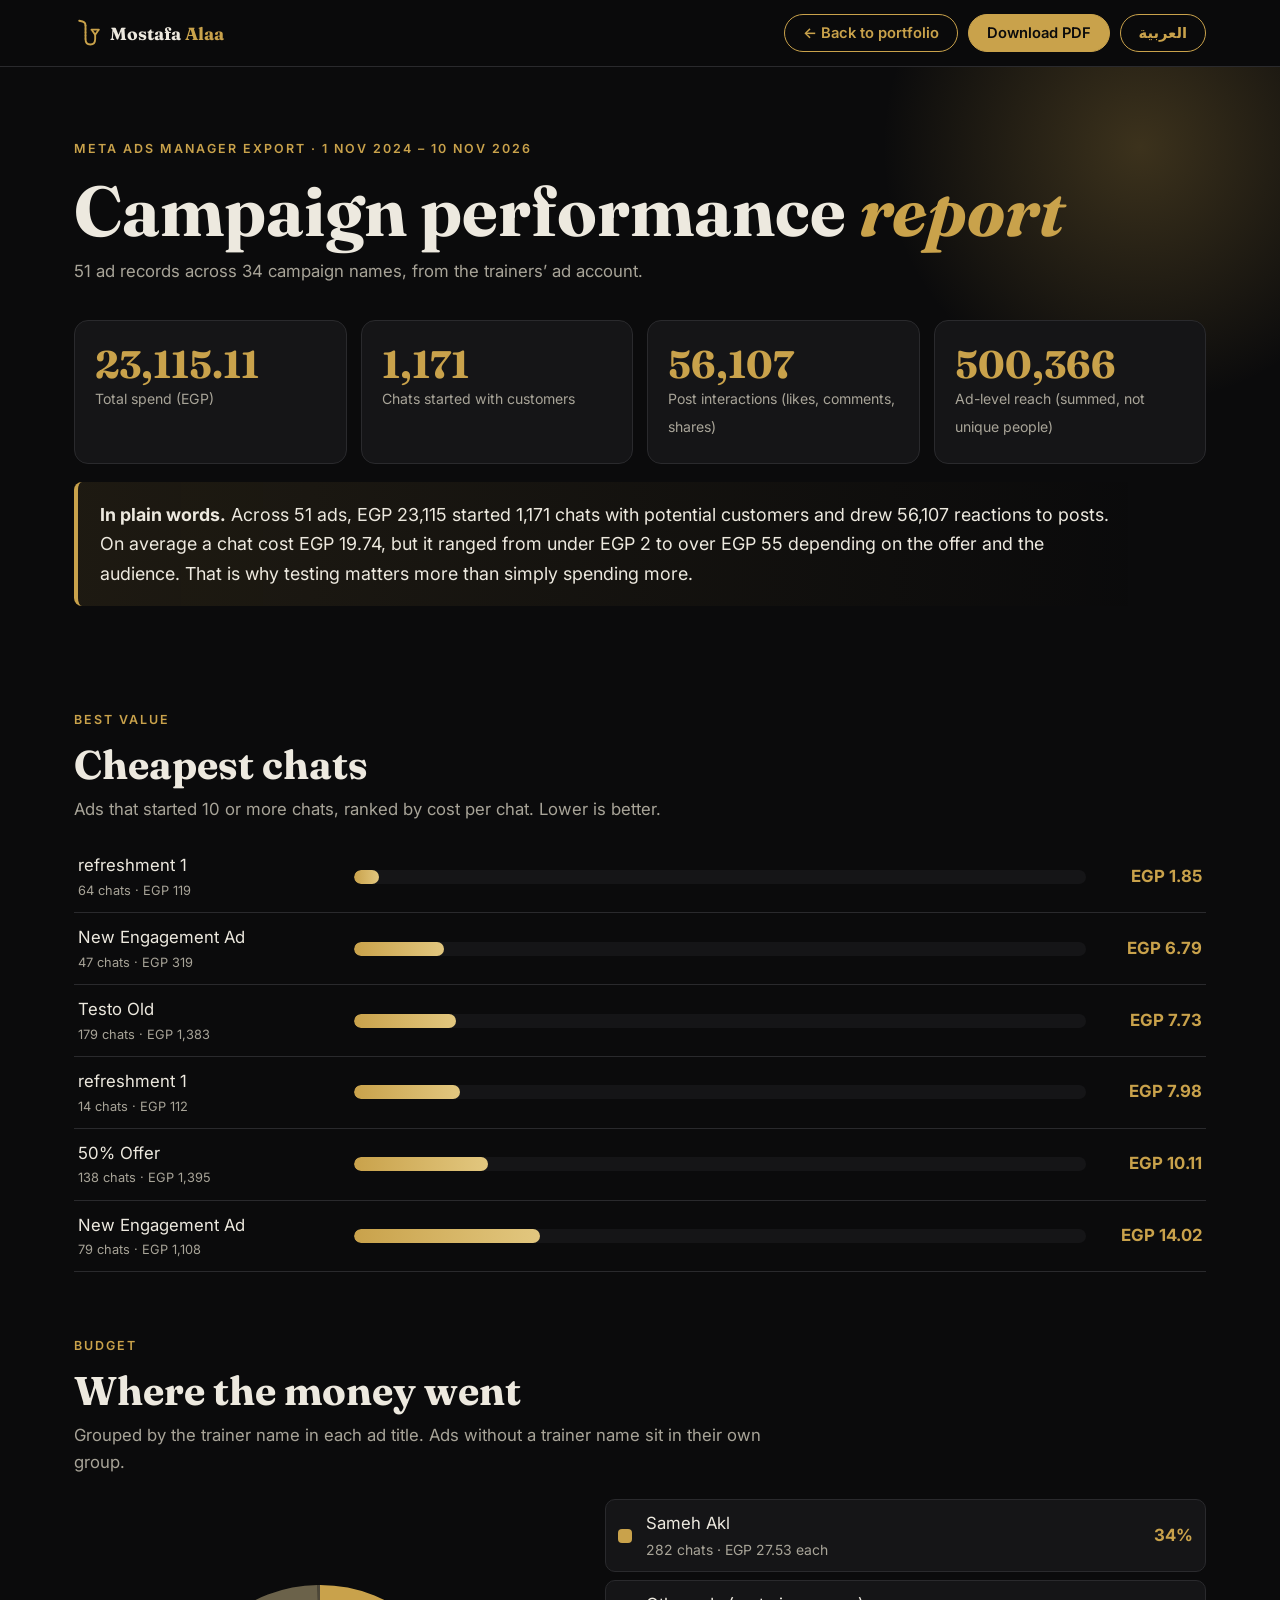
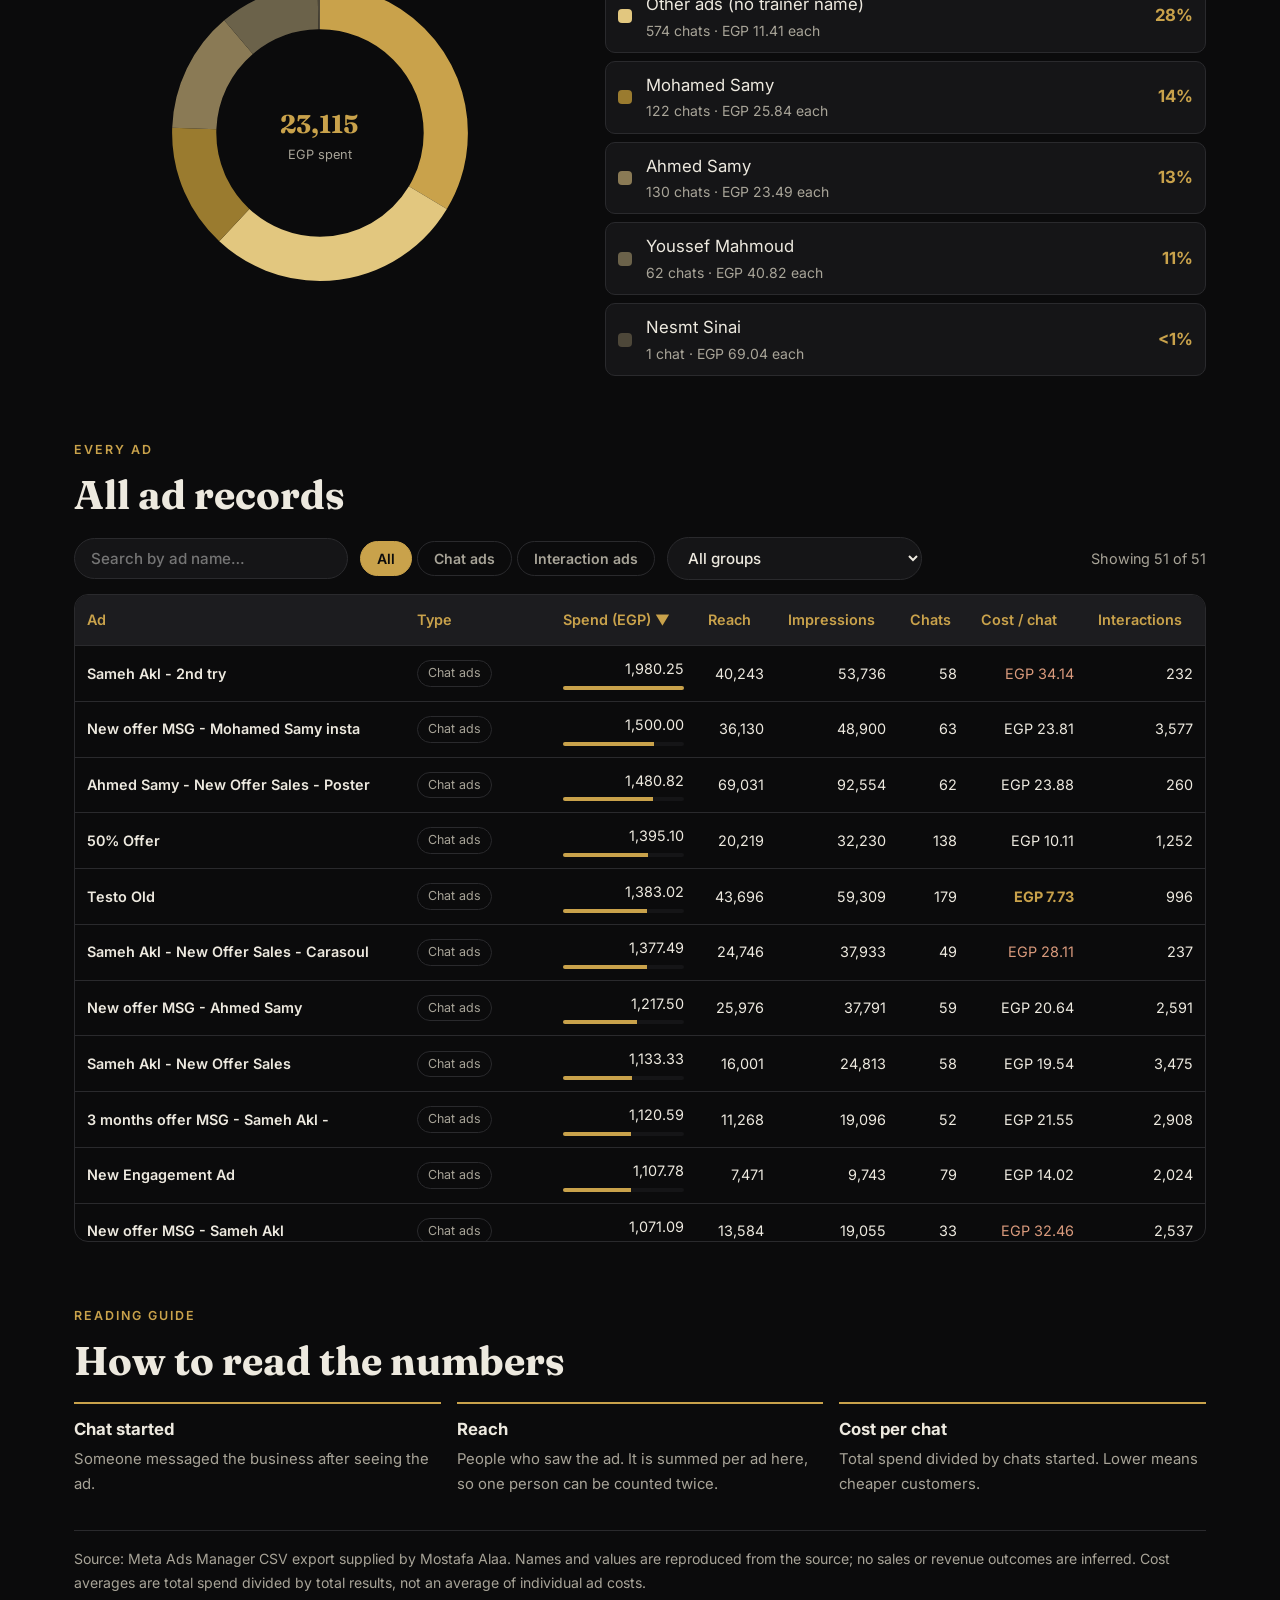
==== campaign_report.html @ f5d93254 "Add files via upload" ====
<!DOCTYPE html><html lang="en"><head><meta charset="utf-8"><meta name="viewport" content="width=device-width, initial-scale=1">
<title>Campaign Performance Report — Mostafa Alaa</title>
<link href="https://fonts.googleapis.com/css2?family=Amiri:wght@400;700&family=Cairo:wght@400;600;700&family=Fraunces:opsz,wght@9..144,500;9..144,700&family=Inter:wght@400;500;600&display=swap" rel="stylesheet">
<style>
:root{--bg:#0B0B0C;--surface:#151517;--line:#2a2a2d;--text:#EDE9DF;--muted:#A8A498;--gold:#C9A24B;--gold2:#E2C77F;--r:14px;--fh:'Fraunces',Georgia,serif;--fb:'Inter',system-ui,'Segoe UI',Arial,sans-serif}
html[lang=ar]{--fh:'Amiri','Noto Naskh Arabic',Georgia,serif;--fb:'Cairo','Segoe UI',Tahoma,sans-serif}
*{box-sizing:border-box}html{scroll-behavior:smooth;scrollbar-color:var(--gold) var(--surface)}
body{margin:0;background:var(--bg);color:var(--text);font:400 1.05rem/1.65 var(--fb)}html[lang=ar] body{line-height:1.9}html[lang=ar] *{letter-spacing:0!important;text-transform:none!important}
a{color:var(--gold)}:focus-visible{outline:3px solid var(--gold2);outline-offset:3px;border-radius:6px}
.wrap{max-width:1180px;margin:0 auto;padding:0 24px}
#pg{position:fixed;top:0;left:0;height:3px;width:0;background:linear-gradient(90deg,var(--gold),var(--gold2));z-index:60}
header{position:sticky;top:0;z-index:50;background:rgba(11,11,12,.88);backdrop-filter:blur(10px);border-bottom:1px solid var(--line)}
header .wrap{display:flex;align-items:center;justify-content:space-between;gap:14px;height:66px}
.logo{display:inline-flex;align-items:center;gap:10px;text-decoration:none;color:var(--text);font:700 1.1rem var(--fh)}.logo b{color:var(--gold)}svg.sax{width:26px;height:30px;color:var(--gold)}
.acts{display:flex;gap:10px;align-items:center;flex-wrap:wrap}
.btn{display:inline-block;padding:9px 18px;border-radius:99px;border:1.5px solid var(--gold);color:var(--gold);background:transparent;font:600 .92rem var(--fb);cursor:pointer;text-decoration:none;transition:.25s}.btn:hover{background:rgba(201,162,75,.14)}.btn.pri{background:var(--gold);color:#0B0B0C}.btn.pri:hover{background:var(--gold2)}
.hero{position:relative;overflow:hidden;padding:72px 0 30px}.glow{position:absolute;width:560px;height:560px;right:-140px;top:-200px;background:radial-gradient(circle,rgba(201,162,75,.26),transparent 65%);animation:drift 12s ease-in-out infinite alternate}
@keyframes drift{to{transform:translate(-60px,50px) scale(1.12)}}
.eyebrow{color:var(--gold);letter-spacing:.16em;text-transform:uppercase;font-size:.78rem;font-weight:600;margin:0 0 12px}
h1,h2{font-family:var(--fh);line-height:1.12;margin:0}h1{font-size:clamp(2.4rem,6vw,4.4rem)}h1 em{color:var(--gold);font-style:italic}h2{font-size:clamp(1.7rem,3.6vw,2.5rem);margin-bottom:6px}html[lang=ar] h1,html[lang=ar] h2{line-height:1.35}
.sub{color:var(--muted);max-width:44em;margin:8px 0 0}
.up{opacity:0;transform:translateY(22px);animation:up .8s cubic-bezier(.2,.7,.2,1) forwards}@keyframes up{to{opacity:1;transform:none}}
.kpis{display:grid;grid-template-columns:repeat(4,1fr);gap:14px;margin:34px 0 18px}
.kpi{border:1px solid var(--line);border-radius:var(--r);background:var(--surface);padding:22px 20px;transition:.3s}.kpi:hover{border-color:var(--gold);transform:translateY(-4px)}
.kpi b{display:block;font:700 clamp(1.7rem,3vw,2.5rem)/1.1 var(--fh);color:var(--gold)}.kpi span{color:var(--muted);font-size:.88rem}
.plain{border-inline-start:4px solid var(--gold);background:linear-gradient(90deg,rgba(201,162,75,.10),transparent);border-radius:8px;padding:18px 22px;font-size:1.12rem;max-width:60em}
section.s{padding:56px 0 8px}
.rv{opacity:0;transform:translateY(26px);transition:opacity .7s ease,transform .7s ease}.rv.in{opacity:1;transform:none}
.bars{margin-top:18px}.bar{display:grid;grid-template-columns:minmax(150px,260px) 1fr 100px;gap:16px;align-items:center;padding:11px 4px;border-bottom:1px solid var(--line)}
.bar small{display:block;color:var(--muted);font-size:.8rem}.track{height:14px;background:var(--surface);border-radius:99px;overflow:hidden}.fill{display:block;height:100%;width:0;background:linear-gradient(90deg,var(--gold),var(--gold2));border-radius:99px;transition:width 1.2s cubic-bezier(.2,.7,.2,1)}.bar .v{text-align:end;font-weight:700;color:var(--gold)}
.split{display:grid;grid-template-columns:.9fr 1.1fr;gap:40px;align-items:center;margin-top:22px}
.donut{position:relative;max-width:340px;margin:auto;width:100%}.donut svg{width:100%;transform:rotate(-90deg)}.donut circle{fill:none;stroke-width:26;transition:stroke-dasharray 1.4s cubic-bezier(.2,.7,.2,1)}
.dc{position:absolute;inset:0;display:grid;place-items:center;text-align:center}.dc b{font:700 1.6rem var(--fh);color:var(--gold);display:block}.dc span{color:var(--muted);font-size:.8rem}
.leg{display:grid;gap:8px}.lg{display:grid;grid-template-columns:16px 1fr auto;gap:12px;align-items:center;padding:10px 12px;border:1px solid var(--line);border-radius:10px;background:var(--surface);transition:.25s}.lg:hover{border-color:var(--gold)}.lg i{width:14px;height:14px;border-radius:4px}.lg small{display:block;color:var(--muted)}.lg b{color:var(--gold);white-space:nowrap}
.tools{display:flex;gap:12px;flex-wrap:wrap;align-items:center;margin:20px 0 14px}
.tools input,.tools select{background:var(--surface);color:var(--text);border:1px solid var(--line);border-radius:99px;padding:10px 16px;font:500 .95rem var(--fb);min-width:220px}.tools input:focus,.tools select:focus{border-color:var(--gold);outline:none}
.chip{background:none;border:1px solid var(--line);color:var(--muted);border-radius:99px;padding:8px 16px;font:600 .88rem var(--fb);cursor:pointer;transition:.2s}.chip[aria-pressed=true]{background:var(--gold);color:#0B0B0C;border-color:var(--gold)}.chip:hover{border-color:var(--gold)}
.cnt{color:var(--muted);font-size:.9rem;margin-inline-start:auto}
.tw{max-height:72vh;overflow:auto;border:1px solid var(--line);border-radius:var(--r);scrollbar-color:var(--gold) var(--surface)}
table{width:100%;border-collapse:collapse;font-size:.9rem;min-width:860px}th{position:sticky;top:0;background:#1c1c1f;text-align:start;padding:13px 12px;font-weight:600;color:var(--gold);cursor:pointer;white-space:nowrap;user-select:none;border-bottom:1px solid var(--line)}th:hover{color:var(--gold2)}th[aria-sort=ascending]::after{content:" ▲"}th[aria-sort=descending]::after{content:" ▼"}
td{padding:11px 12px;border-bottom:1px solid var(--line)}td.n{font-weight:600;max-width:300px}td.r{text-align:end;white-space:nowrap}tr.row{animation:rowin .5s ease both;animation-delay:calc(var(--i)*18ms)}tr.row:hover td{background:rgba(201,162,75,.07)}@keyframes rowin{from{opacity:0;transform:translateX(-14px)}to{opacity:1;transform:none}}
.tag{display:inline-block;border:1px solid var(--line);border-radius:99px;padding:2px 10px;font-size:.78rem;color:var(--muted)}.good{color:var(--gold);font-weight:700}.mid{color:var(--text)}.high{color:#d99a7c}
.mb{display:block;height:4px;background:var(--surface);border-radius:9px;margin-top:5px;overflow:hidden}.mb i{display:block;height:100%;background:var(--gold)}
.gl{display:grid;grid-template-columns:repeat(3,1fr);gap:16px;margin-top:18px}.gl div{border-top:2px solid var(--gold);padding-top:12px}.gl b{display:block;margin-bottom:4px}.gl p{margin:0;color:var(--muted);font-size:.93rem}
.note{color:var(--muted);font-size:.88rem;border-top:1px solid var(--line);margin-top:34px;padding:16px 0 50px}
@media(max-width:860px){.kpis{grid-template-columns:1fr 1fr}.split,.gl{grid-template-columns:1fr}.bar{grid-template-columns:1fr 84px}.bar .track{grid-column:1/-1;order:3}.hero{padding-top:44px}.cnt{margin-inline-start:0;width:100%}}
@media (prefers-reduced-motion:reduce){*{animation:none!important;transition:none!important}.up,.rv{opacity:1!important;transform:none!important}html{scroll-behavior:auto}}
#spot{position:fixed;inset:0;z-index:90;pointer-events:none;background:radial-gradient(520px circle at var(--sx,50%) var(--sy,35%),rgba(201,162,75,.2),transparent 62%);mix-blend-mode:screen;opacity:0;transition:opacity .7s}#spot.on{opacity:1}@media (hover:none),(prefers-reduced-motion:reduce){#spot{display:none}}
</style></head><body><div id="pg"></div><div id="spot" aria-hidden="true"></div>
<header><div class="wrap"><a class="logo" href="index.html"><svg class="sax" viewBox="0 0 140 160" aria-hidden="true"><g fill="none" stroke="currentColor" stroke-width="10" stroke-linecap="round" stroke-linejoin="round"><path d="M28 14 L46 18 Q62 22 62 40"/><path d="M62 40 L62 112 Q62 142 88 142 Q114 142 114 112 L114 88"/><path d="M98 66 L114 90 L130 66"/><path d="M94 62 L134 62"/></g><g fill="currentColor"><circle cx="62" cy="58" r="4.5"/><circle cx="62" cy="76" r="4.5"/><circle cx="62" cy="94" r="4.5"/><circle cx="62" cy="112" r="4.5"/></g></svg><span>Mostafa <b>Alaa</b></span></a><div class="acts"><a class="btn" href="index.html" data-k="back">← Back to portfolio</a><button class="btn pri" id="dl" type="button" data-k="dl">Download PDF</button><button class="btn" id="lt" type="button" lang="ar">العربية</button></div></div></header>
<main>
<section class="hero"><div class="glow" aria-hidden="true"></div><div class="wrap">
<p class="eyebrow up" data-k="eyebrow" style="animation-delay:.05s">Meta Ads Manager export · 1 Nov 2024 – 10 Nov 2026</p>
<h1 class="up" data-k="h1" style="animation-delay:.15s">Campaign performance <em>report</em></h1>
<p class="sub up" data-k="sub" style="animation-delay:.25s">51 ad records across 34 campaign names, from the trainers’ ad account.</p>
<div class="kpis up" style="animation-delay:.35s"><div class="kpi"><b id="k1">0</b><span data-k="k1">Total spend (EGP)</span></div><div class="kpi"><b id="k2">0</b><span data-k="k2">Chats started with customers</span></div><div class="kpi"><b id="k3">0</b><span data-k="k3">Post interactions (likes, comments, shares)</span></div><div class="kpi"><b id="k4">0</b><span data-k="k4">Ad-level reach (summed, not unique people)</span></div></div>
<p class="plain up" id="plain" style="animation-delay:.45s"></p></div></section>

<section class="s"><div class="wrap rv"><p class="eyebrow" data-k="e1">Best value</p><h2 data-k="h2a">Cheapest chats</h2><p class="sub" data-k="s1">Ads that started 10 or more chats, ranked by cost per chat. Lower is better.</p><div class="bars" id="bars"></div></div></section>

<section class="s"><div class="wrap rv"><p class="eyebrow" data-k="e2">Budget</p><h2 data-k="h2b">Where the money went</h2><p class="sub" data-k="s2">Grouped by the trainer name in each ad title. Ads without a trainer name sit in their own group.</p>
<div class="split"><div class="donut"><svg viewBox="0 0 200 200" id="donut"></svg><div class="dc"><div><b id="dtot">0</b><span data-k="dsp">EGP spent</span></div></div></div><div class="leg" id="leg"></div></div></div></section>

<section class="s"><div class="wrap rv"><p class="eyebrow" data-k="e3">Every ad</p><h2 data-k="h2c">All ad records</h2>
<div class="tools"><input id="q" type="search" data-k="ph" placeholder="Search by ad name…" aria-label="Search"><div id="chips" role="group"></div><select id="gsel" aria-label="Group"></select><span class="cnt" id="cnt"></span></div>
<div class="tw"><table><thead><tr id="th"></tr></thead><tbody id="tb"></tbody></table></div></div></section>

<section class="s"><div class="wrap rv"><p class="eyebrow" data-k="e4">Reading guide</p><h2 data-k="h2d">How to read the numbers</h2><div class="gl"><div><b data-k="g1t"></b><p data-k="g1"></p></div><div><b data-k="g2t"></b><p data-k="g2"></p></div><div><b data-k="g3t"></b><p data-k="g3"></p></div></div>
<p class="note" data-k="note"></p></div></section></main>
<script>
const DATA=[{"ad": "Ahmed Samy - New Offer Sales - Poster", "g": "Ahmed Samy", "t": "chat", "spend": 1480.82, "reach": 69031, "imp": 92554, "conv": 62, "eng": 260}, {"ad": "Testo Old", "g": "Other", "t": "chat", "spend": 1383.02, "reach": 43696, "imp": 59309, "conv": 179, "eng": 996}, {"ad": "Sameh Akl - 2nd try", "g": "Sameh Akl", "t": "chat", "spend": 1980.25, "reach": 40243, "imp": 53736, "conv": 58, "eng": 232}, {"ad": "New offer MSG - Mohamed Samy insta", "g": "Mohamed Samy", "t": "chat", "spend": 1500.0, "reach": 36130, "imp": 48900, "conv": 63, "eng": 3577}, {"ad": "Sameh Akl - New Offer Sales - Carasoul", "g": "Sameh Akl", "t": "chat", "spend": 1377.49, "reach": 24746, "imp": 37933, "conv": 49, "eng": 237}, {"ad": "New offer MSG - Ahmed Samy", "g": "Ahmed Samy", "t": "chat", "spend": 1217.5, "reach": 25976, "imp": 37791, "conv": 59, "eng": 2591}, {"ad": "50% Offer", "g": "Other", "t": "chat", "spend": 1395.1, "reach": 20219, "imp": 32230, "conv": 138, "eng": 1252}, {"ad": "Sameh Akl - 2nd try - Lookalike", "g": "Sameh Akl", "t": "chat", "spend": 918.74, "reach": 18755, "imp": 28026, "conv": 24, "eng": 100}, {"ad": "Sameh Akl - New Offer Sales", "g": "Sameh Akl", "t": "chat", "spend": 1133.33, "reach": 16001, "imp": 24813, "conv": 58, "eng": 3475}, {"ad": "Ahmed Samy - New Offer Sales", "g": "Ahmed Samy", "t": "chat", "spend": 355.42, "reach": 19950, "imp": 23489, "conv": 9, "eng": 852}, {"ad": "Youssef Mahmoud 2nd try", "g": "Youssef Mahmoud", "t": "int", "spend": 246.6, "reach": 19606, "imp": 22498, "conv": 0, "eng": 7546}, {"ad": "Youssef Mahmoud 2nd try", "g": "Youssef Mahmoud", "t": "chat", "spend": 245.52, "reach": 19506, "imp": 21944, "conv": 1, "eng": 7052}, {"ad": "3 months offer MSG - Sameh Akl -", "g": "Sameh Akl", "t": "chat", "spend": 1120.59, "reach": 11268, "imp": 19096, "conv": 52, "eng": 2908}, {"ad": "New offer MSG - Sameh Akl", "g": "Sameh Akl", "t": "chat", "spend": 1071.09, "reach": 13584, "imp": 19055, "conv": 33, "eng": 2537}, {"ad": "refreshment 1", "g": "Other", "t": "chat", "spend": 118.61, "reach": 18430, "imp": 18430, "conv": 64, "eng": 4205}, {"ad": "50% Offer", "g": "Other", "t": "chat", "spend": 768.98, "reach": 10670, "imp": 17417, "conv": 19, "eng": 83}, {"ad": "New offer MSG - Mohamed Samy insta", "g": "Mohamed Samy", "t": "chat", "spend": 806.53, "reach": 7883, "imp": 12925, "conv": 44, "eng": 1942}, {"ad": "youssef's pixel offer - 3rd", "g": "Youssef Mahmoud", "t": "int", "spend": 360.85, "reach": 9846, "imp": 10293, "conv": 0, "eng": 3353}, {"ad": "refreshment 1", "g": "Other", "t": "chat", "spend": 196.84, "reach": 9542, "imp": 9987, "conv": 1, "eng": 240}, {"ad": "New Engagement Ad", "g": "Other", "t": "chat", "spend": 1107.78, "reach": 7471, "imp": 9743, "conv": 79, "eng": 2024}, {"ad": "New offer MSG - Mohamed Samy insta", "g": "Mohamed Samy", "t": "chat", "spend": 828.58, "reach": 5357, "imp": 8793, "conv": 15, "eng": 622}, {"ad": "Youssef Mahmoud - Ramadan - Face", "g": "Youssef Mahmoud", "t": "chat", "spend": 545.52, "reach": 5627, "imp": 8205, "conv": 31, "eng": 1877}, {"ad": "refreshment 1", "g": "Other", "t": "chat", "spend": 111.78, "reach": 5516, "imp": 5664, "conv": 14, "eng": 659}, {"ad": "Nesmt Sinai 1 - Weight loss", "g": "Nesmt Sinai", "t": "chat", "spend": 69.04, "reach": 4976, "imp": 5207, "conv": 1, "eng": 2108}, {"ad": "New Engagement Ad", "g": "Other", "t": "chat", "spend": 73.39, "reach": 2936, "imp": 4966, "conv": 1, "eng": 32}, {"ad": "New Engagement Ad", "g": "Other", "t": "chat", "spend": 81.25, "reach": 3136, "imp": 4694, "conv": 1, "eng": 36}, {"ad": "2nd eposide - Youssef Mahmoud", "g": "Youssef Mahmoud", "t": "int", "spend": 171.76, "reach": 4134, "imp": 4367, "conv": 0, "eng": 239}, {"ad": "refreshment 1", "g": "Other", "t": "int", "spend": 103.91, "reach": 3707, "imp": 3802, "conv": 0, "eng": 1023}, {"ad": "Youssef Mahmoud - Ramadan - Insta", "g": "Youssef Mahmoud", "t": "chat", "spend": 310.99, "reach": 3091, "imp": 3608, "conv": 14, "eng": 909}, {"ad": "New Engagement Ad", "g": "Other", "t": "chat", "spend": 319.01, "reach": 2090, "imp": 3251, "conv": 47, "eng": 926}, {"ad": "youssef's pixel offer", "g": "Youssef Mahmoud", "t": "chat", "spend": 157.57, "reach": 2642, "imp": 3248, "conv": 1, "eng": 60}, {"ad": "New offer MSG - Sameh Akl", "g": "Sameh Akl", "t": "chat", "spend": 161.28, "reach": 1895, "imp": 2937, "conv": 8, "eng": 403}, {"ad": "Youssef Mahmoud - el Adha offer - Copy", "g": "Youssef Mahmoud", "t": "chat", "spend": 220.99, "reach": 1830, "imp": 2420, "conv": 9, "eng": 428}, {"ad": "New Engagement Ad", "g": "Other", "t": "chat", "spend": 223.14, "reach": 2063, "imp": 2338, "conv": 1, "eng": 319}, {"ad": "New offer MSG", "g": "Other", "t": "chat", "spend": 182.74, "reach": 1137, "imp": 1676, "conv": 9, "eng": 252}, {"ad": "New offer MSG", "g": "Other", "t": "chat", "spend": 178.95, "reach": 1236, "imp": 1570, "conv": 8, "eng": 242}, {"ad": "youssef's pixel offer - 3rd - Copy", "g": "Youssef Mahmoud", "t": "int", "spend": 51.78, "reach": 1408, "imp": 1500, "conv": 0, "eng": 27}, {"ad": "New Engagement Ad", "g": "Other", "t": "chat", "spend": 121.54, "reach": 714, "imp": 1142, "conv": 2, "eng": 30}, {"ad": "Youssef Mahmoud - el Adha offer", "g": "Youssef Mahmoud", "t": "chat", "spend": 74.33, "reach": 847, "imp": 1063, "conv": 5, "eng": 16}, {"ad": "Youssef's New post", "g": "Youssef Mahmoud", "t": "chat", "spend": 42.65, "reach": 747, "imp": 862, "conv": 1, "eng": 9}, {"ad": "New Engagement Ad", "g": "Other", "t": "int", "spend": 47.66, "reach": 753, "imp": 800, "conv": 0, "eng": 158}, {"ad": "New Engagement Ad", "g": "Other", "t": "int", "spend": 23.5, "reach": 720, "imp": 781, "conv": 0, "eng": 102}, {"ad": "Media 1", "g": "Other", "t": "chat", "spend": 88.34, "reach": 436, "imp": 502, "conv": 8, "eng": 42}, {"ad": "Youssef Mahmoud - Ramadan - Insta", "g": "Youssef Mahmoud", "t": "int", "spend": 89.63, "reach": 293, "imp": 353, "conv": 0, "eng": 69}, {"ad": "Steroid post", "g": "Other", "t": "chat", "spend": 12.03, "reach": 218, "imp": 243, "conv": 2, "eng": 31}, {"ad": "Youssef Mahmoud - el Adha offer - Copy 2", "g": "Youssef Mahmoud", "t": "int", "spend": 12.46, "reach": 135, "imp": 141, "conv": 0, "eng": 2}, {"ad": "Media 2", "g": "Other", "t": "chat", "spend": 6.55, "reach": 73, "imp": 81, "conv": 1, "eng": 15}, {"ad": "New offer MSG - Mohamed Samy Facebook", "g": "Mohamed Samy", "t": "int", "spend": 17.04, "reach": 58, "imp": 60, "conv": 0, "eng": 3}, {"ad": "video post", "g": "Other", "t": "int", "spend": 2.16, "reach": 20, "imp": 23, "conv": 0, "eng": 5}, {"ad": "New Traffic Ad", "g": "Other", "t": "other", "spend": 0.25, "reach": 15, "imp": 15, "conv": 0, "eng": 0}, {"ad": "youssef's pixel offer - 2nd", "g": "Youssef Mahmoud", "t": "int", "spend": 0.23, "reach": 3, "imp": 3, "conv": 0, "eng": 1}];const PDF="[data-uri]";
const L={en:{back:'← Back to portfolio',dl:'Download PDF',eyebrow:'Meta Ads Manager export · 1 Nov 2024 – 10 Nov 2026',h1:'Campaign performance <em>report</em>',sub:'51 ad records across 34 campaign names, from the trainers’ ad account.',k1:'Total spend (EGP)',k2:'Chats started with customers',k3:'Post interactions (likes, comments, shares)',k4:'Ad-level reach (summed, not unique people)',
e1:'Best value',h2a:'Cheapest chats',s1:'Ads that started 10 or more chats, ranked by cost per chat. Lower is better.',e2:'Budget',h2b:'Where the money went',s2:'Grouped by the trainer name in each ad title. Ads without a trainer name sit in their own group.',dsp:'EGP spent',e3:'Every ad',h2c:'All ad records',ph:'Search by ad name…',e4:'Reading guide',h2d:'How to read the numbers',
g1t:'Chat started',g1:'Someone messaged the business after seeing the ad.',g2t:'Reach',g2:'People who saw the ad. It is summed per ad here, so one person can be counted twice.',g3t:'Cost per chat',g3:'Total spend divided by chats started. Lower means cheaper customers.',
note:'Source: Meta Ads Manager CSV export supplied by Mostafa Alaa. Names and values are reproduced from the source; no sales or revenue outcomes are inferred. Cost averages are total spend divided by total results, not an average of individual ad costs.',
all:'All',chat:'Chat ads',int:'Interaction ads',other:'Other',allg:'All groups',oth:'Other ads (no trainer name)',chats:'chats',each:'each',of:'Showing',outof:'of',
th:['Ad','Type','Spend (EGP)','Reach','Impressions','Chats','Cost / chat','Interactions'],spentl:'spent',
plain:(s,c,e,a,b)=>`<b>In plain words.</b> Across 51 ads, EGP ${s} started ${c} chats with potential customers and drew ${e} reactions to posts. On average a chat cost EGP ${a}, but it ranged from under EGP 2 to over EGP ${b} depending on the offer and the audience. That is why testing matters more than simply spending more.`},
ar:{back:'← رجوع للبورتفوليو',dl:'نزّل الـPDF',eyebrow:'تصدير من Meta Ads Manager · من 1 نوفمبر 2024 لحد 10 نوفمبر 2026',h1:'تقرير أداء <em>الحملات</em>',sub:'51 إعلان في 34 اسم حملة، من الحساب الإعلاني بتاع المدربين.',k1:'إجمالي المصروف (جنيه)',k2:'محادثة اتفتحت مع عملاء',k3:'تفاعل على البوستات (لايك وكومنت وشير)',k4:'الوصول (مجموع كل إعلان، مش ناس مختلفة)',
e1:'أحسن قيمة',h2a:'أرخص المحادثات',s1:'إعلانات جابت 10 محادثات أو أكتر، مترتبة بتكلفة المحادثة. كل ما قلّت كان أحسن.',e2:'الميزانية',h2b:'الفلوس راحت فين',s2:'متقسّمة حسب اسم المدرب في اسم الإعلان. الإعلانات اللي من غير اسم مدرب في مجموعة لوحدها.',dsp:'جنيه اتصرفوا',e3:'كل الإعلانات',h2c:'سجل كل الإعلانات',ph:'دوّر باسم الإعلان…',e4:'دليل القراءة',h2d:'إزاي تقرا الأرقام',
g1t:'المحادثة',g1:'يعني حد بعت رسالة للبيزنس بعد ما شاف الإعلان.',g2t:'الوصول',g2:'عدد الناس اللي شافوا الإعلان. هنا بيتجمع لكل إعلان لوحده، فالشخص الواحد ممكن يتعدّ أكتر من مرة.',g3t:'تكلفة المحادثة',g3:'إجمالي المصروف مقسوم على عدد المحادثات. كل ما قلّت يبقى العميل أرخص.',
note:'المصدر: ملف CSV من Meta Ads Manager اتسلّم من مصطفى علاء. الأسماء والأرقام زي ما هي في الملف، ومفيش أي مبيعات أو إيرادات متحسبة. متوسط التكلفة هو إجمالي المصروف ÷ إجمالي النتايج، مش متوسط تكاليف الإعلانات الفردية.',
all:'الكل',chat:'إعلانات رسائل',int:'إعلانات تفاعل',other:'أخرى',allg:'كل المجموعات',oth:'إعلانات تانية (من غير اسم مدرب)',chats:'محادثة',each:'للمحادثة',of:'معروض',outof:'من',
th:['الإعلان','النوع','المصروف (ج.م)','الوصول','مرات الظهور','المحادثات','تكلفة المحادثة','التفاعل'],spentl:'اتصرف',
plain:(s,c,e,a,b)=>`<b>ببساطة.</b> في 51 إعلان، صرفنا ${s} جنيه وفتحنا ${c} محادثة مع ناس مهتمة وجِبنا ${e} تفاعل على البوستات. متوسط المحادثة طلع ${a} جنيه، بس الفرق كان كبير: من أقل من جنيهين لأكتر من ${b} جنيه حسب العرض والجمهور. عشان كده الاختبار أهم من إنك تصرف أكتر.`}};
const GN={'Other':'oth'};let lang=new URLSearchParams(location.search).get('lang')==='ar'?'ar':'en',type='all',grp='all',sortK='spend',sortD=-1,q='';
const f=(x,d=0)=>x.toLocaleString('en-US',{minimumFractionDigits:d,maximumFractionDigits:d});
const T=DATA.reduce((a,r)=>({spend:a.spend+r.spend,conv:a.conv+r.conv,eng:a.eng+r.eng,reach:a.reach+r.reach}),{spend:0,conv:0,eng:0,reach:0});
const gname=g=>g==='Other'?L[lang].oth:g;
const COL=['#C9A24B','#E2C77F','#9A7B2F','#8a7a55','#6b624a','#4d4739'];
function count(el,t,dec){const rm=matchMedia('(prefers-reduced-motion:reduce)').matches;if(rm){el.textContent=f(t,dec);return}let s=null;(function st(ts){s=s||ts;const p=Math.min((ts-s)/1500,1);el.textContent=f(t*(1-Math.pow(1-p,3)),dec);if(p<1)requestAnimationFrame(st)})(performance.now())}
function texts(){const l=L[lang];document.querySelectorAll('[data-k]').forEach(e=>{const v=l[e.dataset.k];if(typeof v==='string'){if(e.tagName==='INPUT')e.placeholder=v;else e.innerHTML=v}});
 document.getElementById('plain').innerHTML=l.plain(f(T.spend,0),f(T.conv),f(T.eng),f(T.spend/T.conv,2),55);document.getElementById('lt').textContent=lang==='ar'?'English':'العربية';document.title=lang==='ar'?'تقرير أداء الحملات — مصطفى علاء':'Campaign Performance Report — Mostafa Alaa'}
function bars(){const l=L[lang],g=DATA.filter(r=>r.conv>=10).map(r=>({...r,c:r.spend/r.conv})).sort((a,b)=>a.c-b.c).slice(0,6),mx=55.3;
 document.getElementById('bars').innerHTML=g.map(r=>`<div class="bar"><span>${r.ad}<small>${r.conv} ${l.chats} · EGP ${f(r.spend,0)}</small></span><span class="track"><span class="fill" data-w="${r.c/mx*100}"></span></span><span class="v">${lang==='ar'?f(r.c,2)+' ج.م':'EGP '+f(r.c,2)}</span></div>`).join('');arm()}
function donut(){const l=L[lang],m={};DATA.forEach(r=>{m[r.g]=m[r.g]||{spend:0,conv:0};m[r.g].spend+=r.spend;m[r.g].conv+=r.conv});const gs=Object.entries(m).sort((a,b)=>b[1].spend-a[1].spend),C=2*Math.PI*74;let off=0,svg='',leg='';
 gs.forEach(([n,v],i)=>{const len=v.spend/T.spend*C;svg+=`<circle cx="100" cy="100" r="74" stroke="${COL[i%6]}" stroke-dasharray="0 ${C}" data-d="${len} ${C-len}" stroke-dashoffset="${-off}"></circle>`;off+=len;
  leg+=`<div class="lg"><i style="background:${COL[i%6]}"></i><span>${gname(n)}<small>${v.conv} ${v.conv===1&&lang==='en'?'chat':l.chats}${v.conv?' · '+(lang==='ar'?f(v.spend/v.conv,2)+' ج.م '+l.each:'EGP '+f(v.spend/v.conv,2)+' '+l.each):''}</small></span><b>${(v.spend/T.spend*100)<1?'<1':(v.spend/T.spend*100).toFixed(0)}%</b></div>`});
 document.getElementById('donut').innerHTML=svg;document.getElementById('leg').innerHTML=leg;document.getElementById('dtot').textContent=f(T.spend,0);arm()}
function table(){const l=L[lang],keys=['ad','t','spend','reach','imp','conv','cpc','eng'];
 document.getElementById('th').innerHTML=l.th.map((h,i)=>`<th scope="col" data-s="${keys[i]}" tabindex="0" role="columnheader" ${sortK===keys[i]?`aria-sort="${sortD>0?'ascending':'descending'}"`:''}>${h}</th>`).join('');
 document.getElementById('chips').innerHTML=['all','chat','int'].map(k=>`<button class="chip" type="button" data-t="${k}" aria-pressed="${type===k}">${l[k]}</button>`).join(' ');
 const gs=[...new Set(DATA.map(r=>r.g))];document.getElementById('gsel').innerHTML=`<option value="all">${l.allg}</option>`+gs.map(g=>`<option value="${g}" ${grp===g?'selected':''}>${gname(g)}</option>`).join('');
 let rs=DATA.map(r=>({...r,cpc:r.conv?r.spend/r.conv:null})).filter(r=>(type==='all'||r.t===type)&&(grp==='all'||r.g===grp)&&r.ad.toLowerCase().includes(q));
 rs.sort((a,b)=>{const x=a[sortK==='t'?'t':sortK],y=b[sortK==='t'?'t':sortK];if(x===null)return 1;if(y===null)return -1;return (typeof x==='string'?x.localeCompare(y):x-y)*sortD});
 const mx=Math.max(...DATA.map(r=>r.spend));
 document.getElementById('tb').innerHTML=rs.map((r,i)=>{const cls=r.cpc===null?'':(r.cpc<10?'good':(r.cpc>25?'high':'mid'));return `<tr class="row" style="--i:${Math.min(i,24)}"><td class="n">${r.ad}</td><td><span class="tag">${l[r.t]}</span></td><td class="r">${f(r.spend,2)}<span class="mb"><i style="width:${r.spend/mx*100}%"></i></span></td><td class="r">${f(r.reach)}</td><td class="r">${f(r.imp)}</td><td class="r">${r.conv||'—'}</td><td class="r ${cls}">${r.cpc===null?'—':(lang==='ar'?f(r.cpc,2)+' ج.م':'EGP '+f(r.cpc,2))}</td><td class="r">${r.eng?f(r.eng):'—'}</td></tr>`}).join('');
 document.getElementById('cnt').textContent=`${l.of} ${rs.length} ${l.outof} ${DATA.length}`;
 document.querySelectorAll('#th th').forEach(h=>{const go=()=>{const k=h.dataset.s;if(sortK===k)sortD*=-1;else{sortK=k;sortD=k==='ad'||k==='t'?1:-1}table()};h.onclick=go;h.onkeydown=e=>{if(e.key==='Enter'||e.key===' '){e.preventDefault();go()}}});
 document.querySelectorAll('.chip').forEach(c=>c.onclick=()=>{type=c.dataset.t;table()})}
const io=new IntersectionObserver(es=>es.forEach(e=>{if(e.isIntersecting){e.target.classList.add('in');e.target.querySelectorAll('[data-w]').forEach(x=>x.style.width=x.dataset.w+'%');e.target.querySelectorAll('[data-d]').forEach(x=>x.setAttribute('stroke-dasharray',x.dataset.d))}}),{threshold:.2});
function arm(){document.querySelectorAll('.rv').forEach(e=>{if(e.classList.contains('in')){e.querySelectorAll('[data-w]').forEach(x=>x.style.width=x.dataset.w+'%');e.querySelectorAll('[data-d]').forEach(x=>x.setAttribute('stroke-dasharray',x.dataset.d))}})}
document.querySelectorAll('.rv').forEach(e=>io.observe(e));
function setLang(l){lang=l;document.documentElement.lang=l;document.documentElement.dir=l==='ar'?'rtl':'ltr';texts();bars();donut();table()}
document.getElementById('lt').onclick=()=>setLang(lang==='ar'?'en':'ar');
document.getElementById('q').oninput=e=>{q=e.target.value.toLowerCase();table()};document.getElementById('gsel').onchange=e=>{grp=e.target.value;table()};
document.getElementById('dl').onclick=()=>{const b=atob(PDF.split(',')[1]),u=new Uint8Array(b.length);for(let i=0;i<b.length;i++)u[i]=b.charCodeAt(i);const a=document.createElement('a');a.href=URL.createObjectURL(new Blob([u],{type:'application/pdf'}));a.download='Mostafa_Alaa_Campaign_Report.pdf';document.body.appendChild(a);a.click();setTimeout(()=>{URL.revokeObjectURL(a.href);a.remove()},1500)};
addEventListener('scroll',()=>{const h=document.documentElement;document.getElementById('pg').style.width=(scrollY/(h.scrollHeight-h.clientHeight)*100)+'%'},{passive:true});
(function(){const s=document.getElementById('spot');if(matchMedia('(prefers-reduced-motion:reduce)').matches)return;let tx=innerWidth/2,ty=innerHeight/3,cx=tx,cy=ty;addEventListener('pointermove',e=>{if(e.pointerType==='mouse'){tx=e.clientX;ty=e.clientY;s.classList.add('on')}},{passive:true});document.addEventListener('mouseleave',()=>s.classList.remove('on'));(function loop(){cx+=(tx-cx)*.14;cy+=(ty-cy)*.14;s.style.setProperty('--sx',cx.toFixed(1)+'px');s.style.setProperty('--sy',cy.toFixed(1)+'px');requestAnimationFrame(loop)})()})();
setLang(lang);count(document.getElementById('k1'),T.spend,2);count(document.getElementById('k2'),T.conv,0);count(document.getElementById('k3'),T.eng,0);count(document.getElementById('k4'),T.reach,0);
/* ===== background music: soft jazz-style loop generated live with Web Audio (no audio file, no copyright) =====
   To use a real recording instead, put an mp3 you have the rights to next to index.html and set CONFIG.music below, e.g. CONFIG.music='music.mp3' */
const CONFIG={music:'music.mp3'};
const Jazz=(function(){
 const BPM=68,B=60/BPM,SW=.64,VOL=0.4;let ctx=null,out=null,timer=null,next=0,bar=0,lastN=72,audio=null,on=false;
 const f=m=>440*Math.pow(2,(m-69)/12);
 const CH=[[50,1,[53,57,60,64],[62,64,65,67,69,71,72,74,76]],[43,0,[53,59,62,64],[62,65,67,69,71,72,74,76,77,79]],[48,0,[52,55,59,62],[64,67,69,71,72,74,76,79]],[45,1,[55,59,60,64],[64,67,69,71,72,74,76,79]],[41,0,[52,57,60,64],[65,67,69,71,72,74,76,77,79]],[47,1,[53,57,59,62],[62,64,65,67,69,71,72,74]],[40,0,[50,56,59,64],[64,66,68,69,71,73,74,76]],[45,1,[55,59,60,64],[64,67,69,71,72,74,76,79]]];
 const PAT=[[[.5,.9],[1.6,.7],[2.5,1.3]],[[0,1.4],[1.5,.5],[2,.5],[2.67,1.2]],[[1,1.8],[3,.8]],[[.67,.6],[1.33,.6],[2,2]],[[0,.8],[1,.8],[2,1.8]],[[1.5,2.2]]];
 function env(g,t,a,d,s,r,len,pk){const e=t+Math.max(len,a+d);g.gain.setValueAtTime(0,t);g.gain.linearRampToValueAtTime(pk,t+a);g.gain.linearRampToValueAtTime(pk*s,t+a+d);g.gain.setValueAtTime(pk*s,e);g.gain.linearRampToValueAtTime(.0001,e+r)}
 function NB(c){if(!c._nb){const n=c.sampleRate,b=c.createBuffer(1,n,n),d=b.getChannelData(0);for(let i=0;i<n;i++)d[i]=Math.random()*2-1;c._nb=b}return c._nb}
 function tick(c,o,t,fr,len,v,type){const s=c.createBufferSource();s.buffer=NB(c);const bp=c.createBiquadFilter();bp.type=type;bp.frequency.value=fr;bp.Q.value=type==='bandpass'?1.1:.7;const g=c.createGain();g.gain.setValueAtTime(v,t);g.gain.exponentialRampToValueAtTime(.0001,t+len);s.connect(bp);bp.connect(g);g.connect(o);s.start(t,Math.random()*.5);s.stop(t+len+.02)}
 function key(c,o,t,m,len,v){const a=c.createOscillator(),b=c.createOscillator(),lp=c.createBiquadFilter(),g=c.createGain();a.type='triangle';b.type='sine';a.frequency.value=f(m);b.frequency.value=f(m)*2;lp.type='lowpass';lp.frequency.value=1700;env(g,t,.015,.5,.35,.5,len,v);a.connect(lp);b.connect(lp);lp.connect(g);g.connect(o);a.start(t);b.start(t);const e=t+len+.8;a.stop(e);b.stop(e)}
 function bass(c,o,t,m,len){const a=c.createOscillator(),lp=c.createBiquadFilter(),g=c.createGain();a.type='triangle';a.frequency.value=f(m);lp.type='lowpass';lp.frequency.value=520;env(g,t,.01,.12,.6,.12,len,.2);a.connect(lp);lp.connect(g);g.connect(o);a.start(t);a.stop(t+len+.3)}
 function sax(c,o,t,m,len,v){const a=c.createOscillator(),b=c.createOscillator(),lp=c.createBiquadFilter(),g=c.createGain(),lfo=c.createOscillator(),lg=c.createGain(),m1=c.createGain(),m2=c.createGain();
  a.type='sawtooth';b.type='square';a.frequency.value=f(m);b.frequency.value=f(m);b.detune.value=5;lfo.frequency.value=5.2;lg.gain.setValueAtTime(0,t);lg.gain.linearRampToValueAtTime(7,t+.35);lfo.connect(lg);lg.connect(a.detune);lg.connect(b.detune);
  lp.type='lowpass';lp.Q.value=1.4;lp.frequency.setValueAtTime(700,t);lp.frequency.linearRampToValueAtTime(1700,t+.12);lp.frequency.linearRampToValueAtTime(1200,t+len);
  m1.gain.value=.6;m2.gain.value=.25;a.connect(m1);b.connect(m2);m1.connect(lp);m2.connect(lp);env(g,t,.06,.15,.8,.28,len,v);lp.connect(g);g.connect(o);tick(c,o,t,2400,.2,v*.12,'bandpass');
  a.start(t);b.start(t);lfo.start(t);const e=t+len+.45;a.stop(e);b.stop(e);lfo.stop(e)}
 function nearest(sc,m){let bi=0;sc.forEach((x,i)=>{if(Math.abs(x-m)<Math.abs(sc[bi]-m))bi=i});return bi}
 function phrase(c,o,t0,ci){if(Math.random()<.28)return;const sc=CH[ci][3],P=PAT[Math.random()*PAT.length|0];let i=nearest(sc,lastN);
  P.forEach(([b,d])=>{i=Math.max(0,Math.min(sc.length-1,i+[-2,-1,-1,0,1,1,2][Math.random()*7|0]));const m=sc[i];lastN=m;const bb=(Math.round((b%1)*100)===50)?Math.floor(b)+SW:b;sax(c,o,t0+bb*B,m,d*B,.085)})}
 function schedBar(c,o,t0,ci){const [r,minor,comp]=CH[ci],nx=CH[(ci+1)%8][0],ap=nx>r?nx-1:nx+1;
  comp.forEach((m,i)=>key(c,o,t0+i*.012,m,B*2.4,.045));if(Math.random()<.7)comp.forEach((m,i)=>key(c,o,t0+(2+SW)*B+i*.01,m,B*1.2,.03));
  [r,r+7,r+(minor?3:4),ap].forEach((m,i)=>bass(c,o,t0+i*B,m,B*.9));
  for(let k=0;k<4;k++)tick(c,o,t0+k*B,6500,.3,.009,'highpass');[1,3].forEach(k=>{tick(c,o,t0+(k+SW)*B,6500,.22,.006,'highpass');tick(c,o,t0+k*B,350,.09,.05,'lowpass')});
  phrase(c,o,t0,ci)}
 function build(c){const master=c.createGain(),cm=c.createDynamicsCompressor(),vb=c.createConvolver(),wet=c.createGain(),bus=c.createGain(),n=Math.floor(2.6*c.sampleRate),ir=c.createBuffer(2,n,c.sampleRate);
  for(let ch=0;ch<2;ch++){const d=ir.getChannelData(ch);for(let i=0;i<n;i++)d[i]=(Math.random()*2-1)*Math.pow(1-i/n,2.4)}
  vb.buffer=ir;wet.gain.value=.3;bus.connect(master);bus.connect(vb);vb.connect(wet);wet.connect(master);master.connect(cm);cm.connect(c.destination);return{master,bus}}
 function pump(){while(ctx&&next<ctx.currentTime+1.6){schedBar(ctx,out.bus,next,bar%8);bar++;next+=4*B}}
 function fade(to,sec){const g=out.master.gain,t=ctx.currentTime;g.cancelScheduledValues(t);g.setValueAtTime(g.value,t);g.linearRampToValueAtTime(to,t+sec)}
 function ui(){const b=document.getElementById('musicBtn');if(!b)return;b.classList.toggle('playing',on);b.setAttribute('aria-pressed',on);const ar=document.documentElement.lang==='ar',l=ar?(on?'إيقاف الموسيقى':'تشغيل الموسيقى'):(on?'Mute music':'Play music');b.setAttribute('aria-label',l);b.title=l}
 function start(){if(on||ctx||audio)return;
  try{if(CONFIG.music){audio=new Audio(CONFIG.music);audio.loop=true;audio.volume=0;audio.play().then(()=>{on=true;let v=0;const up=setInterval(()=>{v=Math.min(.4,v+.02);audio.volume=v;if(v>=.4)clearInterval(up)},120);ui()}).catch(()=>ui());return}
   ctx=new(window.AudioContext||window.webkitAudioContext)();out=build(ctx);out.master.gain.setValueAtTime(0,ctx.currentTime);out.master.gain.linearRampToValueAtTime(VOL,ctx.currentTime+4);next=ctx.currentTime+.25;pump();timer=setInterval(pump,300);on=true}catch(e){on=false}ui()}
 function toggle(){if(audio){if(on){audio.pause();on=false}else{audio.play();on=true}ui();return}
  if(!ctx){start();return}
  if(on){fade(0,.5);setTimeout(()=>{if(!on)ctx.suspend()},650);on=false}else{ctx.resume();fade(VOL,1.2);on=true}ui()}
 document.addEventListener('visibilitychange',()=>{if(ctx){if(document.hidden)ctx.suspend();else if(on)ctx.resume()}if(audio){if(document.hidden)audio.pause();else if(on)audio.play()}});
 document.getElementById('musicBtn').addEventListener('click',toggle);
 return{start,ui,_render:sec=>{const c=new OfflineAudioContext(2,Math.floor(44100*sec),44100),o=build(c);o.master.gain.value=VOL;for(let b=0;b*4*B<sec;b++)schedBar(c,o.bus,b*4*B+.05,b%8);return c.startRendering()}}})();
openGate();
</script>
</body></html>
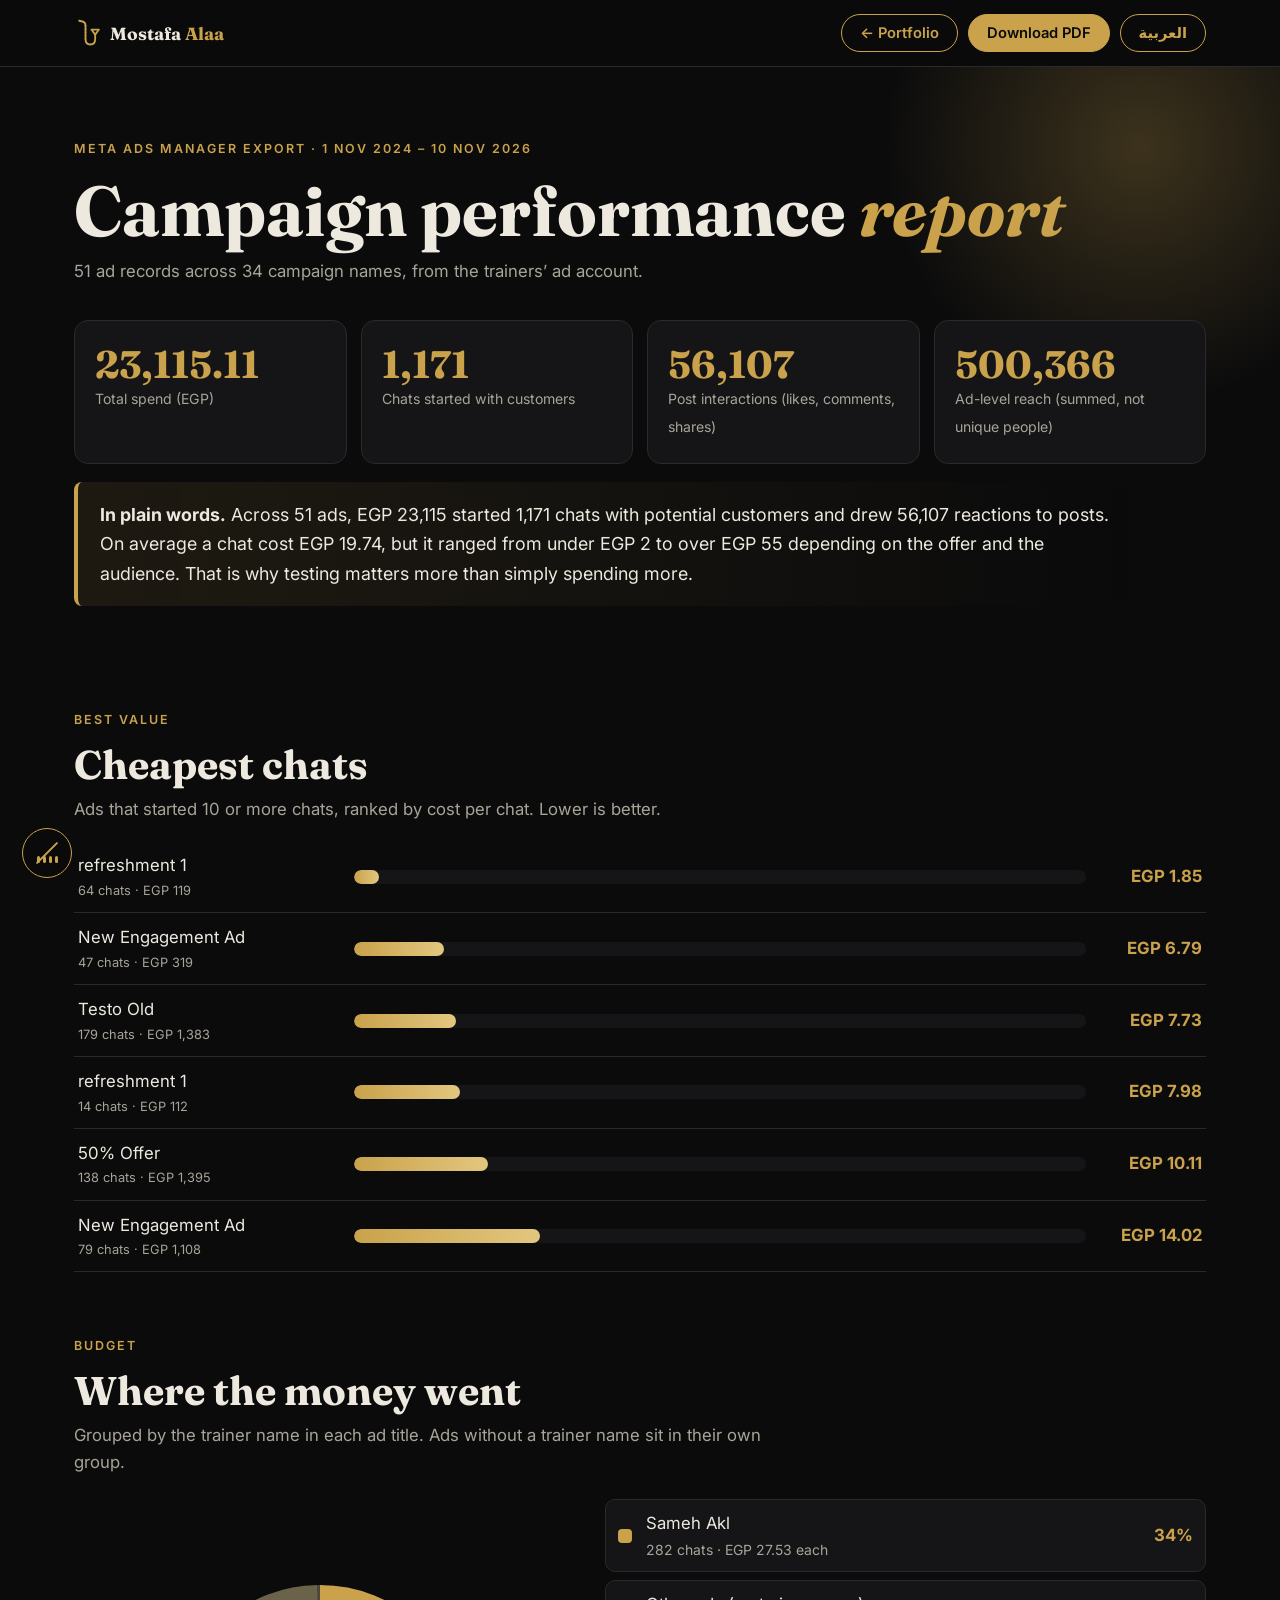
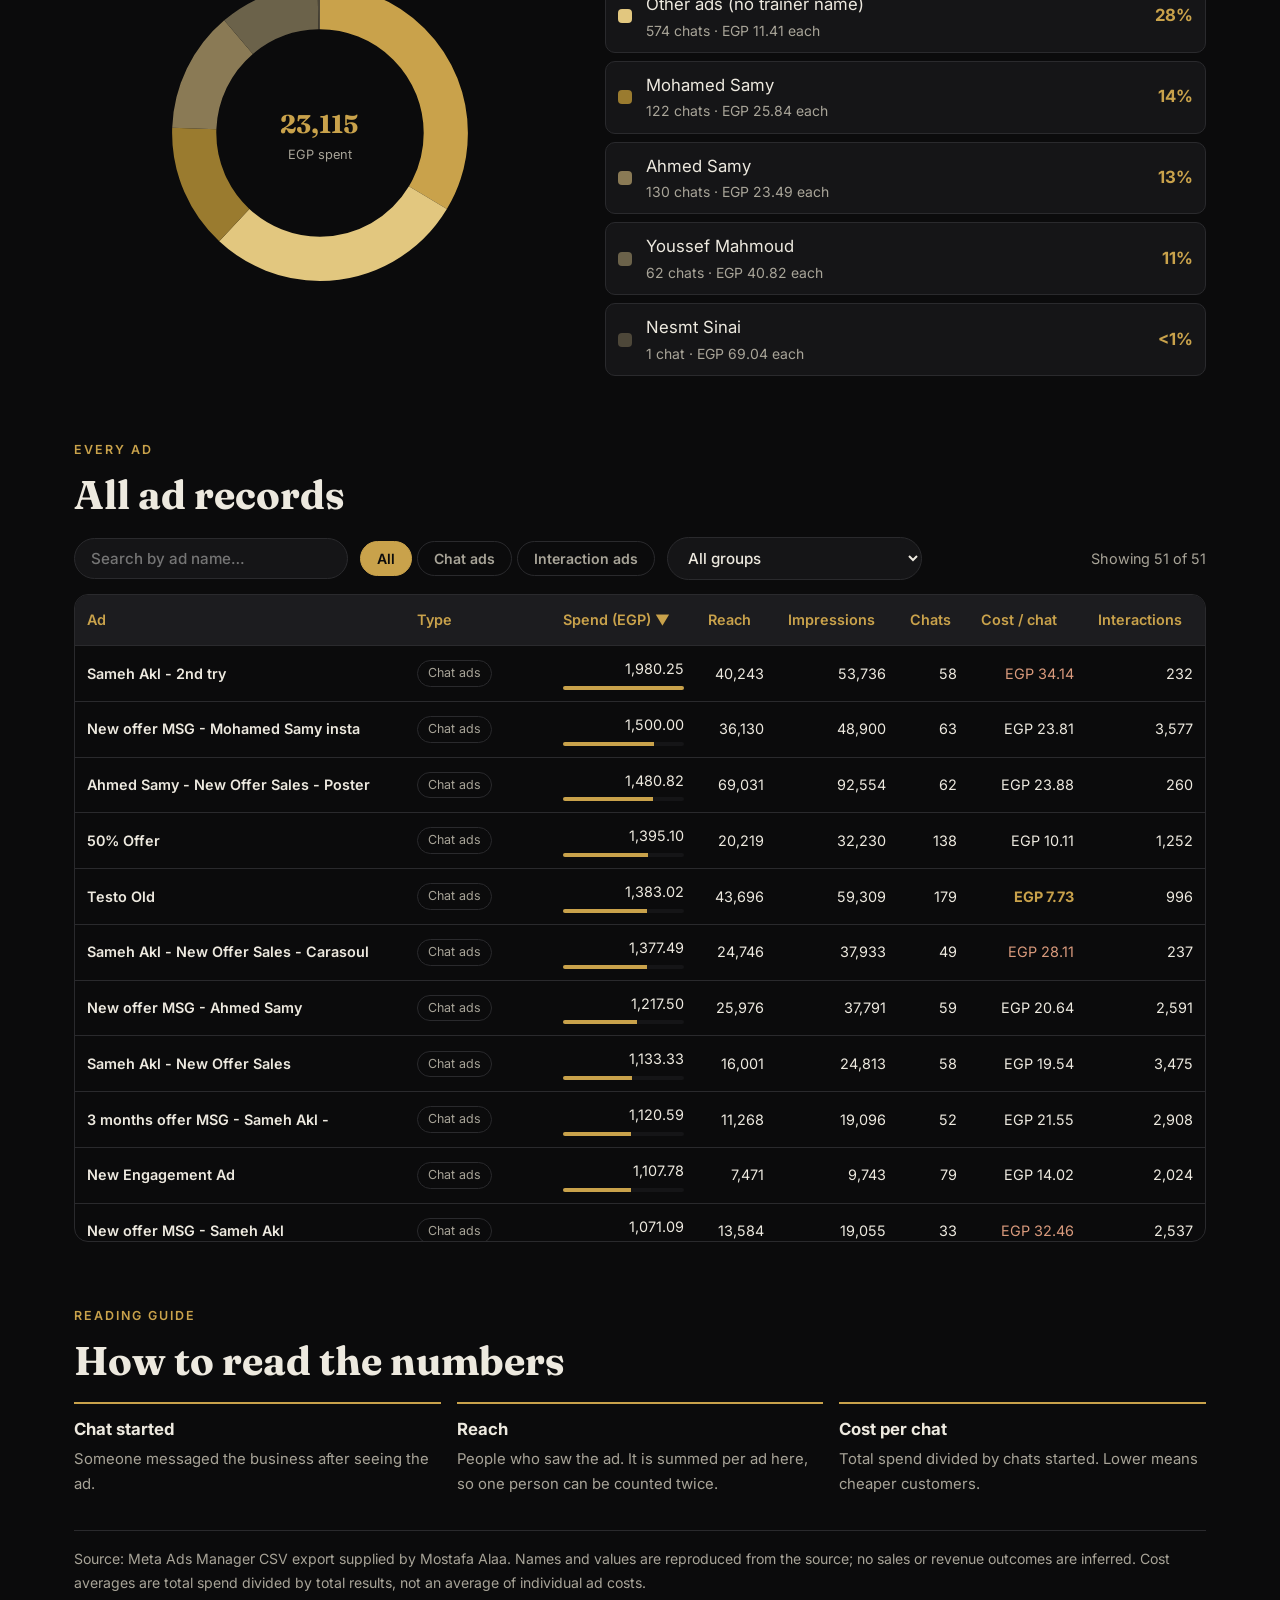
==== commit fb1f2179: "Add files via upload" ====
--- a/campaign_report.html
+++ b/campaign_report.html
@@ -1,164 +1,189 @@
-<!DOCTYPE html><html lang="en"><head><meta charset="utf-8"><meta name="viewport" content="width=device-width, initial-scale=1">
-<title>Campaign Performance Report — Mostafa Alaa</title>
-<link href="https://fonts.googleapis.com/css2?family=Amiri:wght@400;700&family=Cairo:wght@400;600;700&family=Fraunces:opsz,wght@9..144,500;9..144,700&family=Inter:wght@400;500;600&display=swap" rel="stylesheet">
-<style>
-:root{--bg:#0B0B0C;--surface:#151517;--line:#2a2a2d;--text:#EDE9DF;--muted:#A8A498;--gold:#C9A24B;--gold2:#E2C77F;--r:14px;--fh:'Fraunces',Georgia,serif;--fb:'Inter',system-ui,'Segoe UI',Arial,sans-serif}
-html[lang=ar]{--fh:'Amiri','Noto Naskh Arabic',Georgia,serif;--fb:'Cairo','Segoe UI',Tahoma,sans-serif}
-*{box-sizing:border-box}html{scroll-behavior:smooth;scrollbar-color:var(--gold) var(--surface)}
-body{margin:0;background:var(--bg);color:var(--text);font:400 1.05rem/1.65 var(--fb)}html[lang=ar] body{line-height:1.9}html[lang=ar] *{letter-spacing:0!important;text-transform:none!important}
-a{color:var(--gold)}:focus-visible{outline:3px solid var(--gold2);outline-offset:3px;border-radius:6px}
-.wrap{max-width:1180px;margin:0 auto;padding:0 24px}
-#pg{position:fixed;top:0;left:0;height:3px;width:0;background:linear-gradient(90deg,var(--gold),var(--gold2));z-index:60}
-header{position:sticky;top:0;z-index:50;background:rgba(11,11,12,.88);backdrop-filter:blur(10px);border-bottom:1px solid var(--line)}
-header .wrap{display:flex;align-items:center;justify-content:space-between;gap:14px;height:66px}
-.logo{display:inline-flex;align-items:center;gap:10px;text-decoration:none;color:var(--text);font:700 1.1rem var(--fh)}.logo b{color:var(--gold)}svg.sax{width:26px;height:30px;color:var(--gold)}
-.acts{display:flex;gap:10px;align-items:center;flex-wrap:wrap}
-.btn{display:inline-block;padding:9px 18px;border-radius:99px;border:1.5px solid var(--gold);color:var(--gold);background:transparent;font:600 .92rem var(--fb);cursor:pointer;text-decoration:none;transition:.25s}.btn:hover{background:rgba(201,162,75,.14)}.btn.pri{background:var(--gold);color:#0B0B0C}.btn.pri:hover{background:var(--gold2)}
-.hero{position:relative;overflow:hidden;padding:72px 0 30px}.glow{position:absolute;width:560px;height:560px;right:-140px;top:-200px;background:radial-gradient(circle,rgba(201,162,75,.26),transparent 65%);animation:drift 12s ease-in-out infinite alternate}
-@keyframes drift{to{transform:translate(-60px,50px) scale(1.12)}}
-.eyebrow{color:var(--gold);letter-spacing:.16em;text-transform:uppercase;font-size:.78rem;font-weight:600;margin:0 0 12px}
-h1,h2{font-family:var(--fh);line-height:1.12;margin:0}h1{font-size:clamp(2.4rem,6vw,4.4rem)}h1 em{color:var(--gold);font-style:italic}h2{font-size:clamp(1.7rem,3.6vw,2.5rem);margin-bottom:6px}html[lang=ar] h1,html[lang=ar] h2{line-height:1.35}
-.sub{color:var(--muted);max-width:44em;margin:8px 0 0}
-.up{opacity:0;transform:translateY(22px);animation:up .8s cubic-bezier(.2,.7,.2,1) forwards}@keyframes up{to{opacity:1;transform:none}}
-.kpis{display:grid;grid-template-columns:repeat(4,1fr);gap:14px;margin:34px 0 18px}
-.kpi{border:1px solid var(--line);border-radius:var(--r);background:var(--surface);padding:22px 20px;transition:.3s}.kpi:hover{border-color:var(--gold);transform:translateY(-4px)}
-.kpi b{display:block;font:700 clamp(1.7rem,3vw,2.5rem)/1.1 var(--fh);color:var(--gold)}.kpi span{color:var(--muted);font-size:.88rem}
-.plain{border-inline-start:4px solid var(--gold);background:linear-gradient(90deg,rgba(201,162,75,.10),transparent);border-radius:8px;padding:18px 22px;font-size:1.12rem;max-width:60em}
-section.s{padding:56px 0 8px}
-.rv{opacity:0;transform:translateY(26px);transition:opacity .7s ease,transform .7s ease}.rv.in{opacity:1;transform:none}
-.bars{margin-top:18px}.bar{display:grid;grid-template-columns:minmax(150px,260px) 1fr 100px;gap:16px;align-items:center;padding:11px 4px;border-bottom:1px solid var(--line)}
-.bar small{display:block;color:var(--muted);font-size:.8rem}.track{height:14px;background:var(--surface);border-radius:99px;overflow:hidden}.fill{display:block;height:100%;width:0;background:linear-gradient(90deg,var(--gold),var(--gold2));border-radius:99px;transition:width 1.2s cubic-bezier(.2,.7,.2,1)}.bar .v{text-align:end;font-weight:700;color:var(--gold)}
-.split{display:grid;grid-template-columns:.9fr 1.1fr;gap:40px;align-items:center;margin-top:22px}
-.donut{position:relative;max-width:340px;margin:auto;width:100%}.donut svg{width:100%;transform:rotate(-90deg)}.donut circle{fill:none;stroke-width:26;transition:stroke-dasharray 1.4s cubic-bezier(.2,.7,.2,1)}
-.dc{position:absolute;inset:0;display:grid;place-items:center;text-align:center}.dc b{font:700 1.6rem var(--fh);color:var(--gold);display:block}.dc span{color:var(--muted);font-size:.8rem}
-.leg{display:grid;gap:8px}.lg{display:grid;grid-template-columns:16px 1fr auto;gap:12px;align-items:center;padding:10px 12px;border:1px solid var(--line);border-radius:10px;background:var(--surface);transition:.25s}.lg:hover{border-color:var(--gold)}.lg i{width:14px;height:14px;border-radius:4px}.lg small{display:block;color:var(--muted)}.lg b{color:var(--gold);white-space:nowrap}
-.tools{display:flex;gap:12px;flex-wrap:wrap;align-items:center;margin:20px 0 14px}
-.tools input,.tools select{background:var(--surface);color:var(--text);border:1px solid var(--line);border-radius:99px;padding:10px 16px;font:500 .95rem var(--fb);min-width:220px}.tools input:focus,.tools select:focus{border-color:var(--gold);outline:none}
-.chip{background:none;border:1px solid var(--line);color:var(--muted);border-radius:99px;padding:8px 16px;font:600 .88rem var(--fb);cursor:pointer;transition:.2s}.chip[aria-pressed=true]{background:var(--gold);color:#0B0B0C;border-color:var(--gold)}.chip:hover{border-color:var(--gold)}
-.cnt{color:var(--muted);font-size:.9rem;margin-inline-start:auto}
-.tw{max-height:72vh;overflow:auto;border:1px solid var(--line);border-radius:var(--r);scrollbar-color:var(--gold) var(--surface)}
-table{width:100%;border-collapse:collapse;font-size:.9rem;min-width:860px}th{position:sticky;top:0;background:#1c1c1f;text-align:start;padding:13px 12px;font-weight:600;color:var(--gold);cursor:pointer;white-space:nowrap;user-select:none;border-bottom:1px solid var(--line)}th:hover{color:var(--gold2)}th[aria-sort=ascending]::after{content:" ▲"}th[aria-sort=descending]::after{content:" ▼"}
-td{padding:11px 12px;border-bottom:1px solid var(--line)}td.n{font-weight:600;max-width:300px}td.r{text-align:end;white-space:nowrap}tr.row{animation:rowin .5s ease both;animation-delay:calc(var(--i)*18ms)}tr.row:hover td{background:rgba(201,162,75,.07)}@keyframes rowin{from{opacity:0;transform:translateX(-14px)}to{opacity:1;transform:none}}
-.tag{display:inline-block;border:1px solid var(--line);border-radius:99px;padding:2px 10px;font-size:.78rem;color:var(--muted)}.good{color:var(--gold);font-weight:700}.mid{color:var(--text)}.high{color:#d99a7c}
-.mb{display:block;height:4px;background:var(--surface);border-radius:9px;margin-top:5px;overflow:hidden}.mb i{display:block;height:100%;background:var(--gold)}
-.gl{display:grid;grid-template-columns:repeat(3,1fr);gap:16px;margin-top:18px}.gl div{border-top:2px solid var(--gold);padding-top:12px}.gl b{display:block;margin-bottom:4px}.gl p{margin:0;color:var(--muted);font-size:.93rem}
-.note{color:var(--muted);font-size:.88rem;border-top:1px solid var(--line);margin-top:34px;padding:16px 0 50px}
-@media(max-width:860px){.kpis{grid-template-columns:1fr 1fr}.split,.gl{grid-template-columns:1fr}.bar{grid-template-columns:1fr 84px}.bar .track{grid-column:1/-1;order:3}.hero{padding-top:44px}.cnt{margin-inline-start:0;width:100%}}
-@media (prefers-reduced-motion:reduce){*{animation:none!important;transition:none!important}.up,.rv{opacity:1!important;transform:none!important}html{scroll-behavior:auto}}
-#spot{position:fixed;inset:0;z-index:90;pointer-events:none;background:radial-gradient(520px circle at var(--sx,50%) var(--sy,35%),rgba(201,162,75,.2),transparent 62%);mix-blend-mode:screen;opacity:0;transition:opacity .7s}#spot.on{opacity:1}@media (hover:none),(prefers-reduced-motion:reduce){#spot{display:none}}
-</style></head><body><div id="pg"></div><div id="spot" aria-hidden="true"></div>
-<header><div class="wrap"><a class="logo" href="index.html"><svg class="sax" viewBox="0 0 140 160" aria-hidden="true"><g fill="none" stroke="currentColor" stroke-width="10" stroke-linecap="round" stroke-linejoin="round"><path d="M28 14 L46 18 Q62 22 62 40"/><path d="M62 40 L62 112 Q62 142 88 142 Q114 142 114 112 L114 88"/><path d="M98 66 L114 90 L130 66"/><path d="M94 62 L134 62"/></g><g fill="currentColor"><circle cx="62" cy="58" r="4.5"/><circle cx="62" cy="76" r="4.5"/><circle cx="62" cy="94" r="4.5"/><circle cx="62" cy="112" r="4.5"/></g></svg><span>Mostafa <b>Alaa</b></span></a><div class="acts"><a class="btn" href="index.html" data-k="back">← Back to portfolio</a><button class="btn pri" id="dl" type="button" data-k="dl">Download PDF</button><button class="btn" id="lt" type="button" lang="ar">العربية</button></div></div></header>
-<main>
-<section class="hero"><div class="glow" aria-hidden="true"></div><div class="wrap">
-<p class="eyebrow up" data-k="eyebrow" style="animation-delay:.05s">Meta Ads Manager export · 1 Nov 2024 – 10 Nov 2026</p>
-<h1 class="up" data-k="h1" style="animation-delay:.15s">Campaign performance <em>report</em></h1>
-<p class="sub up" data-k="sub" style="animation-delay:.25s">51 ad records across 34 campaign names, from the trainers’ ad account.</p>
-<div class="kpis up" style="animation-delay:.35s"><div class="kpi"><b id="k1">0</b><span data-k="k1">Total spend (EGP)</span></div><div class="kpi"><b id="k2">0</b><span data-k="k2">Chats started with customers</span></div><div class="kpi"><b id="k3">0</b><span data-k="k3">Post interactions (likes, comments, shares)</span></div><div class="kpi"><b id="k4">0</b><span data-k="k4">Ad-level reach (summed, not unique people)</span></div></div>
-<p class="plain up" id="plain" style="animation-delay:.45s"></p></div></section>
+<!doctype html>
+<html lang="en">
+  <head>
+    <meta charset="utf-8" />
+    <meta name="viewport" content="width=device-width, initial-scale=1" />
+    <title>Campaign Performance Report — Mostafa Alaa</title>
+    <link
+      href="https://fonts.googleapis.com/css2?family=Amiri:wght@400;700&family=Cairo:wght@400;600;700&family=Fraunces:opsz,wght@9..144,500;9..144,700&family=Inter:wght@400;500;600&display=swap"
+      rel="stylesheet"
+    />
+    <link rel="icon" type="image/svg+xml" href="assets/favicon.svg" />
+    <link rel="stylesheet" href="css/report.css" />
+  </head>
+  <body>
+    <div id="pg"></div>
+    <div id="spot" aria-hidden="true"></div>
+    <button
+      id="musicBtn"
+      class="musicbtn"
+      type="button"
+      aria-pressed="false"
+      aria-label="Play music"
+    >
+      <span class="eqs" aria-hidden="true"><i></i><i></i><i></i><i></i></span>
+    </button>
+    <header>
+      <div class="wrap">
+        <a class="logo" href="index.html"
+          ><svg class="sax" viewBox="0 0 140 160" aria-hidden="true">
+            <g
+              fill="none"
+              stroke="currentColor"
+              stroke-width="10"
+              stroke-linecap="round"
+              stroke-linejoin="round"
+            >
+              <path d="M28 14 L46 18 Q62 22 62 40" />
+              <path
+                d="M62 40 L62 112 Q62 142 88 142 Q114 142 114 112 L114 88"
+              />
+              <path d="M98 66 L114 90 L130 66" />
+              <path d="M94 62 L134 62" />
+            </g>
+            <g fill="currentColor">
+              <circle cx="62" cy="58" r="4.5" />
+              <circle cx="62" cy="76" r="4.5" />
+              <circle cx="62" cy="94" r="4.5" />
+              <circle cx="62" cy="112" r="4.5" />
+            </g></svg
+          ><span>Mostafa <b>Alaa</b></span></a
+        >
+        <div class="acts">
+          <a class="btn" href="index.html" data-k="back">← Portfolio</a
+          ><a
+            class="btn pri"
+            id="dl"
+            href="assets/files/Mostafa_Alaa_Campaign_Report.pdf"
+            download="Mostafa_Alaa_Campaign_Report.pdf"
+            data-k="dl"
+            >Download PDF</a
+          ><button class="btn" id="lt" type="button" lang="ar">العربية</button>
+        </div>
+      </div>
+    </header>
+    <main>
+      <section class="hero">
+        <div class="glow" aria-hidden="true"></div>
+        <div class="wrap">
+          <p class="eyebrow up" data-k="eyebrow" style="animation-delay: 0.05s">
+            Meta Ads Manager export · 1 Nov 2024 – 10 Nov 2026
+          </p>
+          <h1 class="up" data-k="h1" style="animation-delay: 0.15s">
+            Campaign performance <em>report</em>
+          </h1>
+          <p class="sub up" data-k="sub" style="animation-delay: 0.25s">
+            51 ad records across 34 campaign names, from the trainers’ ad
+            account.
+          </p>
+          <div class="kpis up" style="animation-delay: 0.35s">
+            <div class="kpi">
+              <b id="k1">0</b><span data-k="k1">Total spend (EGP)</span>
+            </div>
+            <div class="kpi">
+              <b id="k2">0</b
+              ><span data-k="k2">Chats started with customers</span>
+            </div>
+            <div class="kpi">
+              <b id="k3">0</b
+              ><span data-k="k3"
+                >Post interactions (likes, comments, shares)</span
+              >
+            </div>
+            <div class="kpi">
+              <b id="k4">0</b
+              ><span data-k="k4"
+                >Ad-level reach (summed, not unique people)</span
+              >
+            </div>
+          </div>
+          <p class="plain up" id="plain" style="animation-delay: 0.45s"></p>
+        </div>
+      </section>
 
-<section class="s"><div class="wrap rv"><p class="eyebrow" data-k="e1">Best value</p><h2 data-k="h2a">Cheapest chats</h2><p class="sub" data-k="s1">Ads that started 10 or more chats, ranked by cost per chat. Lower is better.</p><div class="bars" id="bars"></div></div></section>
+      <section class="s">
+        <div class="wrap rv">
+          <p class="eyebrow" data-k="e1">Best value</p>
+          <h2 data-k="h2a">Cheapest chats</h2>
+          <p class="sub" data-k="s1">
+            Ads that started 10 or more chats, ranked by cost per chat. Lower is
+            better.
+          </p>
+          <div class="bars" id="bars"></div>
+        </div>
+      </section>
 
-<section class="s"><div class="wrap rv"><p class="eyebrow" data-k="e2">Budget</p><h2 data-k="h2b">Where the money went</h2><p class="sub" data-k="s2">Grouped by the trainer name in each ad title. Ads without a trainer name sit in their own group.</p>
-<div class="split"><div class="donut"><svg viewBox="0 0 200 200" id="donut"></svg><div class="dc"><div><b id="dtot">0</b><span data-k="dsp">EGP spent</span></div></div></div><div class="leg" id="leg"></div></div></div></section>
+      <section class="s">
+        <div class="wrap rv">
+          <p class="eyebrow" data-k="e2">Budget</p>
+          <h2 data-k="h2b">Where the money went</h2>
+          <p class="sub" data-k="s2">
+            Grouped by the trainer name in each ad title. Ads without a trainer
+            name sit in their own group.
+          </p>
+          <div class="split">
+            <div class="donut">
+              <svg viewBox="0 0 200 200" id="donut"></svg>
+              <div class="dc">
+                <div><b id="dtot">0</b><span data-k="dsp">EGP spent</span></div>
+              </div>
+            </div>
+            <div class="leg" id="leg"></div>
+          </div>
+        </div>
+      </section>
 
-<section class="s"><div class="wrap rv"><p class="eyebrow" data-k="e3">Every ad</p><h2 data-k="h2c">All ad records</h2>
-<div class="tools"><input id="q" type="search" data-k="ph" placeholder="Search by ad name…" aria-label="Search"><div id="chips" role="group"></div><select id="gsel" aria-label="Group"></select><span class="cnt" id="cnt"></span></div>
-<div class="tw"><table><thead><tr id="th"></tr></thead><tbody id="tb"></tbody></table></div></div></section>
+      <section class="s">
+        <div class="wrap rv">
+          <p class="eyebrow" data-k="e3">Every ad</p>
+          <h2 data-k="h2c">All ad records</h2>
+          <div class="tools">
+            <input
+              id="q"
+              type="search"
+              data-k="ph"
+              placeholder="Search by ad name…"
+              aria-label="Search"
+            />
+            <div id="chips" role="group"></div>
+            <select id="gsel" aria-label="Group"></select
+            ><span class="cnt" id="cnt"></span>
+          </div>
+          <div class="tw">
+            <table>
+              <thead>
+                <tr id="th"></tr>
+              </thead>
+              <tbody id="tb"></tbody>
+            </table>
+          </div>
+        </div>
+      </section>
 
-<section class="s"><div class="wrap rv"><p class="eyebrow" data-k="e4">Reading guide</p><h2 data-k="h2d">How to read the numbers</h2><div class="gl"><div><b data-k="g1t"></b><p data-k="g1"></p></div><div><b data-k="g2t"></b><p data-k="g2"></p></div><div><b data-k="g3t"></b><p data-k="g3"></p></div></div>
-<p class="note" data-k="note"></p></div></section></main>
-<script>
-const DATA=[{"ad": "Ahmed Samy - New Offer Sales - Poster", "g": "Ahmed Samy", "t": "chat", "spend": 1480.82, "reach": 69031, "imp": 92554, "conv": 62, "eng": 260}, {"ad": "Testo Old", "g": "Other", "t": "chat", "spend": 1383.02, "reach": 43696, "imp": 59309, "conv": 179, "eng": 996}, {"ad": "Sameh Akl - 2nd try", "g": "Sameh Akl", "t": "chat", "spend": 1980.25, "reach": 40243, "imp": 53736, "conv": 58, "eng": 232}, {"ad": "New offer MSG - Mohamed Samy insta", "g": "Mohamed Samy", "t": "chat", "spend": 1500.0, "reach": 36130, "imp": 48900, "conv": 63, "eng": 3577}, {"ad": "Sameh Akl - New Offer Sales - Carasoul", "g": "Sameh Akl", "t": "chat", "spend": 1377.49, "reach": 24746, "imp": 37933, "conv": 49, "eng": 237}, {"ad": "New offer MSG - Ahmed Samy", "g": "Ahmed Samy", "t": "chat", "spend": 1217.5, "reach": 25976, "imp": 37791, "conv": 59, "eng": 2591}, {"ad": "50% Offer", "g": "Other", "t": "chat", "spend": 1395.1, "reach": 20219, "imp": 32230, "conv": 138, "eng": 1252}, {"ad": "Sameh Akl - 2nd try - Lookalike", "g": "Sameh Akl", "t": "chat", "spend": 918.74, "reach": 18755, "imp": 28026, "conv": 24, "eng": 100}, {"ad": "Sameh Akl - New Offer Sales", "g": "Sameh Akl", "t": "chat", "spend": 1133.33, "reach": 16001, "imp": 24813, "conv": 58, "eng": 3475}, {"ad": "Ahmed Samy - New Offer Sales", "g": "Ahmed Samy", "t": "chat", "spend": 355.42, "reach": 19950, "imp": 23489, "conv": 9, "eng": 852}, {"ad": "Youssef Mahmoud 2nd try", "g": "Youssef Mahmoud", "t": "int", "spend": 246.6, "reach": 19606, "imp": 22498, "conv": 0, "eng": 7546}, {"ad": "Youssef Mahmoud 2nd try", "g": "Youssef Mahmoud", "t": "chat", "spend": 245.52, "reach": 19506, "imp": 21944, "conv": 1, "eng": 7052}, {"ad": "3 months offer MSG - Sameh Akl -", "g": "Sameh Akl", "t": "chat", "spend": 1120.59, "reach": 11268, "imp": 19096, "conv": 52, "eng": 2908}, {"ad": "New offer MSG - Sameh Akl", "g": "Sameh Akl", "t": "chat", "spend": 1071.09, "reach": 13584, "imp": 19055, "conv": 33, "eng": 2537}, {"ad": "refreshment 1", "g": "Other", "t": "chat", "spend": 118.61, "reach": 18430, "imp": 18430, "conv": 64, "eng": 4205}, {"ad": "50% Offer", "g": "Other", "t": "chat", "spend": 768.98, "reach": 10670, "imp": 17417, "conv": 19, "eng": 83}, {"ad": "New offer MSG - Mohamed Samy insta", "g": "Mohamed Samy", "t": "chat", "spend": 806.53, "reach": 7883, "imp": 12925, "conv": 44, "eng": 1942}, {"ad": "youssef's pixel offer - 3rd", "g": "Youssef Mahmoud", "t": "int", "spend": 360.85, "reach": 9846, "imp": 10293, "conv": 0, "eng": 3353}, {"ad": "refreshment 1", "g": "Other", "t": "chat", "spend": 196.84, "reach": 9542, "imp": 9987, "conv": 1, "eng": 240}, {"ad": "New Engagement Ad", "g": "Other", "t": "chat", "spend": 1107.78, "reach": 7471, "imp": 9743, "conv": 79, "eng": 2024}, {"ad": "New offer MSG - Mohamed Samy insta", "g": "Mohamed Samy", "t": "chat", "spend": 828.58, "reach": 5357, "imp": 8793, "conv": 15, "eng": 622}, {"ad": "Youssef Mahmoud - Ramadan - Face", "g": "Youssef Mahmoud", "t": "chat", "spend": 545.52, "reach": 5627, "imp": 8205, "conv": 31, "eng": 1877}, {"ad": "refreshment 1", "g": "Other", "t": "chat", "spend": 111.78, "reach": 5516, "imp": 5664, "conv": 14, "eng": 659}, {"ad": "Nesmt Sinai 1 - Weight loss", "g": "Nesmt Sinai", "t": "chat", "spend": 69.04, "reach": 4976, "imp": 5207, "conv": 1, "eng": 2108}, {"ad": "New Engagement Ad", "g": "Other", "t": "chat", "spend": 73.39, "reach": 2936, "imp": 4966, "conv": 1, "eng": 32}, {"ad": "New Engagement Ad", "g": "Other", "t": "chat", "spend": 81.25, "reach": 3136, "imp": 4694, "conv": 1, "eng": 36}, {"ad": "2nd eposide - Youssef Mahmoud", "g": "Youssef Mahmoud", "t": "int", "spend": 171.76, "reach": 4134, "imp": 4367, "conv": 0, "eng": 239}, {"ad": "refreshment 1", "g": "Other", "t": "int", "spend": 103.91, "reach": 3707, "imp": 3802, "conv": 0, "eng": 1023}, {"ad": "Youssef Mahmoud - Ramadan - Insta", "g": "Youssef Mahmoud", "t": "chat", "spend": 310.99, "reach": 3091, "imp": 3608, "conv": 14, "eng": 909}, {"ad": "New Engagement Ad", "g": "Other", "t": "chat", "spend": 319.01, "reach": 2090, "imp": 3251, "conv": 47, "eng": 926}, {"ad": "youssef's pixel offer", "g": "Youssef Mahmoud", "t": "chat", "spend": 157.57, "reach": 2642, "imp": 3248, "conv": 1, "eng": 60}, {"ad": "New offer MSG - Sameh Akl", "g": "Sameh Akl", "t": "chat", "spend": 161.28, "reach": 1895, "imp": 2937, "conv": 8, "eng": 403}, {"ad": "Youssef Mahmoud - el Adha offer - Copy", "g": "Youssef Mahmoud", "t": "chat", "spend": 220.99, "reach": 1830, "imp": 2420, "conv": 9, "eng": 428}, {"ad": "New Engagement Ad", "g": "Other", "t": "chat", "spend": 223.14, "reach": 2063, "imp": 2338, "conv": 1, "eng": 319}, {"ad": "New offer MSG", "g": "Other", "t": "chat", "spend": 182.74, "reach": 1137, "imp": 1676, "conv": 9, "eng": 252}, {"ad": "New offer MSG", "g": "Other", "t": "chat", "spend": 178.95, "reach": 1236, "imp": 1570, "conv": 8, "eng": 242}, {"ad": "youssef's pixel offer - 3rd - Copy", "g": "Youssef Mahmoud", "t": "int", "spend": 51.78, "reach": 1408, "imp": 1500, "conv": 0, "eng": 27}, {"ad": "New Engagement Ad", "g": "Other", "t": "chat", "spend": 121.54, "reach": 714, "imp": 1142, "conv": 2, "eng": 30}, {"ad": "Youssef Mahmoud - el Adha offer", "g": "Youssef Mahmoud", "t": "chat", "spend": 74.33, "reach": 847, "imp": 1063, "conv": 5, "eng": 16}, {"ad": "Youssef's New post", "g": "Youssef Mahmoud", "t": "chat", "spend": 42.65, "reach": 747, "imp": 862, "conv": 1, "eng": 9}, {"ad": "New Engagement Ad", "g": "Other", "t": "int", "spend": 47.66, "reach": 753, "imp": 800, "conv": 0, "eng": 158}, {"ad": "New Engagement Ad", "g": "Other", "t": "int", "spend": 23.5, "reach": 720, "imp": 781, "conv": 0, "eng": 102}, {"ad": "Media 1", "g": "Other", "t": "chat", "spend": 88.34, "reach": 436, "imp": 502, "conv": 8, "eng": 42}, {"ad": "Youssef Mahmoud - Ramadan - Insta", "g": "Youssef Mahmoud", "t": "int", "spend": 89.63, "reach": 293, "imp": 353, "conv": 0, "eng": 69}, {"ad": "Steroid post", "g": "Other", "t": "chat", "spend": 12.03, "reach": 218, "imp": 243, "conv": 2, "eng": 31}, {"ad": "Youssef Mahmoud - el Adha offer - Copy 2", "g": "Youssef Mahmoud", "t": "int", "spend": 12.46, "reach": 135, "imp": 141, "conv": 0, "eng": 2}, {"ad": "Media 2", "g": "Other", "t": "chat", "spend": 6.55, "reach": 73, "imp": 81, "conv": 1, "eng": 15}, {"ad": "New offer MSG - Mohamed Samy Facebook", "g": "Mohamed Samy", "t": "int", "spend": 17.04, "reach": 58, "imp": 60, "conv": 0, "eng": 3}, {"ad": "video post", "g": "Other", "t": "int", "spend": 2.16, "reach": 20, "imp": 23, "conv": 0, "eng": 5}, {"ad": "New Traffic Ad", "g": "Other", "t": "other", "spend": 0.25, "reach": 15, "imp": 15, "conv": 0, "eng": 0}, {"ad": "youssef's pixel offer - 2nd", "g": "Youssef Mahmoud", "t": "int", "spend": 0.23, "reach": 3, "imp": 3, "conv": 0, "eng": 1}];const PDF="[data-uri]";
-const L={en:{back:'← Back to portfolio',dl:'Download PDF',eyebrow:'Meta Ads Manager export · 1 Nov 2024 – 10 Nov 2026',h1:'Campaign performance <em>report</em>',sub:'51 ad records across 34 campaign names, from the trainers’ ad account.',k1:'Total spend (EGP)',k2:'Chats started with customers',k3:'Post interactions (likes, comments, shares)',k4:'Ad-level reach (summed, not unique people)',
-e1:'Best value',h2a:'Cheapest chats',s1:'Ads that started 10 or more chats, ranked by cost per chat. Lower is better.',e2:'Budget',h2b:'Where the money went',s2:'Grouped by the trainer name in each ad title. Ads without a trainer name sit in their own group.',dsp:'EGP spent',e3:'Every ad',h2c:'All ad records',ph:'Search by ad name…',e4:'Reading guide',h2d:'How to read the numbers',
-g1t:'Chat started',g1:'Someone messaged the business after seeing the ad.',g2t:'Reach',g2:'People who saw the ad. It is summed per ad here, so one person can be counted twice.',g3t:'Cost per chat',g3:'Total spend divided by chats started. Lower means cheaper customers.',
-note:'Source: Meta Ads Manager CSV export supplied by Mostafa Alaa. Names and values are reproduced from the source; no sales or revenue outcomes are inferred. Cost averages are total spend divided by total results, not an average of individual ad costs.',
-all:'All',chat:'Chat ads',int:'Interaction ads',other:'Other',allg:'All groups',oth:'Other ads (no trainer name)',chats:'chats',each:'each',of:'Showing',outof:'of',
-th:['Ad','Type','Spend (EGP)','Reach','Impressions','Chats','Cost / chat','Interactions'],spentl:'spent',
-plain:(s,c,e,a,b)=>`<b>In plain words.</b> Across 51 ads, EGP ${s} started ${c} chats with potential customers and drew ${e} reactions to posts. On average a chat cost EGP ${a}, but it ranged from under EGP 2 to over EGP ${b} depending on the offer and the audience. That is why testing matters more than simply spending more.`},
-ar:{back:'← رجوع للبورتفوليو',dl:'نزّل الـPDF',eyebrow:'تصدير من Meta Ads Manager · من 1 نوفمبر 2024 لحد 10 نوفمبر 2026',h1:'تقرير أداء <em>الحملات</em>',sub:'51 إعلان في 34 اسم حملة، من الحساب الإعلاني بتاع المدربين.',k1:'إجمالي المصروف (جنيه)',k2:'محادثة اتفتحت مع عملاء',k3:'تفاعل على البوستات (لايك وكومنت وشير)',k4:'الوصول (مجموع كل إعلان، مش ناس مختلفة)',
-e1:'أحسن قيمة',h2a:'أرخص المحادثات',s1:'إعلانات جابت 10 محادثات أو أكتر، مترتبة بتكلفة المحادثة. كل ما قلّت كان أحسن.',e2:'الميزانية',h2b:'الفلوس راحت فين',s2:'متقسّمة حسب اسم المدرب في اسم الإعلان. الإعلانات اللي من غير اسم مدرب في مجموعة لوحدها.',dsp:'جنيه اتصرفوا',e3:'كل الإعلانات',h2c:'سجل كل الإعلانات',ph:'دوّر باسم الإعلان…',e4:'دليل القراءة',h2d:'إزاي تقرا الأرقام',
-g1t:'المحادثة',g1:'يعني حد بعت رسالة للبيزنس بعد ما شاف الإعلان.',g2t:'الوصول',g2:'عدد الناس اللي شافوا الإعلان. هنا بيتجمع لكل إعلان لوحده، فالشخص الواحد ممكن يتعدّ أكتر من مرة.',g3t:'تكلفة المحادثة',g3:'إجمالي المصروف مقسوم على عدد المحادثات. كل ما قلّت يبقى العميل أرخص.',
-note:'المصدر: ملف CSV من Meta Ads Manager اتسلّم من مصطفى علاء. الأسماء والأرقام زي ما هي في الملف، ومفيش أي مبيعات أو إيرادات متحسبة. متوسط التكلفة هو إجمالي المصروف ÷ إجمالي النتايج، مش متوسط تكاليف الإعلانات الفردية.',
-all:'الكل',chat:'إعلانات رسائل',int:'إعلانات تفاعل',other:'أخرى',allg:'كل المجموعات',oth:'إعلانات تانية (من غير اسم مدرب)',chats:'محادثة',each:'للمحادثة',of:'معروض',outof:'من',
-th:['الإعلان','النوع','المصروف (ج.م)','الوصول','مرات الظهور','المحادثات','تكلفة المحادثة','التفاعل'],spentl:'اتصرف',
-plain:(s,c,e,a,b)=>`<b>ببساطة.</b> في 51 إعلان، صرفنا ${s} جنيه وفتحنا ${c} محادثة مع ناس مهتمة وجِبنا ${e} تفاعل على البوستات. متوسط المحادثة طلع ${a} جنيه، بس الفرق كان كبير: من أقل من جنيهين لأكتر من ${b} جنيه حسب العرض والجمهور. عشان كده الاختبار أهم من إنك تصرف أكتر.`}};
-const GN={'Other':'oth'};let lang=new URLSearchParams(location.search).get('lang')==='ar'?'ar':'en',type='all',grp='all',sortK='spend',sortD=-1,q='';
-const f=(x,d=0)=>x.toLocaleString('en-US',{minimumFractionDigits:d,maximumFractionDigits:d});
-const T=DATA.reduce((a,r)=>({spend:a.spend+r.spend,conv:a.conv+r.conv,eng:a.eng+r.eng,reach:a.reach+r.reach}),{spend:0,conv:0,eng:0,reach:0});
-const gname=g=>g==='Other'?L[lang].oth:g;
-const COL=['#C9A24B','#E2C77F','#9A7B2F','#8a7a55','#6b624a','#4d4739'];
-function count(el,t,dec){const rm=matchMedia('(prefers-reduced-motion:reduce)').matches;if(rm){el.textContent=f(t,dec);return}let s=null;(function st(ts){s=s||ts;const p=Math.min((ts-s)/1500,1);el.textContent=f(t*(1-Math.pow(1-p,3)),dec);if(p<1)requestAnimationFrame(st)})(performance.now())}
-function texts(){const l=L[lang];document.querySelectorAll('[data-k]').forEach(e=>{const v=l[e.dataset.k];if(typeof v==='string'){if(e.tagName==='INPUT')e.placeholder=v;else e.innerHTML=v}});
- document.getElementById('plain').innerHTML=l.plain(f(T.spend,0),f(T.conv),f(T.eng),f(T.spend/T.conv,2),55);document.getElementById('lt').textContent=lang==='ar'?'English':'العربية';document.title=lang==='ar'?'تقرير أداء الحملات — مصطفى علاء':'Campaign Performance Report — Mostafa Alaa'}
-function bars(){const l=L[lang],g=DATA.filter(r=>r.conv>=10).map(r=>({...r,c:r.spend/r.conv})).sort((a,b)=>a.c-b.c).slice(0,6),mx=55.3;
- document.getElementById('bars').innerHTML=g.map(r=>`<div class="bar"><span>${r.ad}<small>${r.conv} ${l.chats} · EGP ${f(r.spend,0)}</small></span><span class="track"><span class="fill" data-w="${r.c/mx*100}"></span></span><span class="v">${lang==='ar'?f(r.c,2)+' ج.م':'EGP '+f(r.c,2)}</span></div>`).join('');arm()}
-function donut(){const l=L[lang],m={};DATA.forEach(r=>{m[r.g]=m[r.g]||{spend:0,conv:0};m[r.g].spend+=r.spend;m[r.g].conv+=r.conv});const gs=Object.entries(m).sort((a,b)=>b[1].spend-a[1].spend),C=2*Math.PI*74;let off=0,svg='',leg='';
- gs.forEach(([n,v],i)=>{const len=v.spend/T.spend*C;svg+=`<circle cx="100" cy="100" r="74" stroke="${COL[i%6]}" stroke-dasharray="0 ${C}" data-d="${len} ${C-len}" stroke-dashoffset="${-off}"></circle>`;off+=len;
-  leg+=`<div class="lg"><i style="background:${COL[i%6]}"></i><span>${gname(n)}<small>${v.conv} ${v.conv===1&&lang==='en'?'chat':l.chats}${v.conv?' · '+(lang==='ar'?f(v.spend/v.conv,2)+' ج.م '+l.each:'EGP '+f(v.spend/v.conv,2)+' '+l.each):''}</small></span><b>${(v.spend/T.spend*100)<1?'<1':(v.spend/T.spend*100).toFixed(0)}%</b></div>`});
- document.getElementById('donut').innerHTML=svg;document.getElementById('leg').innerHTML=leg;document.getElementById('dtot').textContent=f(T.spend,0);arm()}
-function table(){const l=L[lang],keys=['ad','t','spend','reach','imp','conv','cpc','eng'];
- document.getElementById('th').innerHTML=l.th.map((h,i)=>`<th scope="col" data-s="${keys[i]}" tabindex="0" role="columnheader" ${sortK===keys[i]?`aria-sort="${sortD>0?'ascending':'descending'}"`:''}>${h}</th>`).join('');
- document.getElementById('chips').innerHTML=['all','chat','int'].map(k=>`<button class="chip" type="button" data-t="${k}" aria-pressed="${type===k}">${l[k]}</button>`).join(' ');
- const gs=[...new Set(DATA.map(r=>r.g))];document.getElementById('gsel').innerHTML=`<option value="all">${l.allg}</option>`+gs.map(g=>`<option value="${g}" ${grp===g?'selected':''}>${gname(g)}</option>`).join('');
- let rs=DATA.map(r=>({...r,cpc:r.conv?r.spend/r.conv:null})).filter(r=>(type==='all'||r.t===type)&&(grp==='all'||r.g===grp)&&r.ad.toLowerCase().includes(q));
- rs.sort((a,b)=>{const x=a[sortK==='t'?'t':sortK],y=b[sortK==='t'?'t':sortK];if(x===null)return 1;if(y===null)return -1;return (typeof x==='string'?x.localeCompare(y):x-y)*sortD});
- const mx=Math.max(...DATA.map(r=>r.spend));
- document.getElementById('tb').innerHTML=rs.map((r,i)=>{const cls=r.cpc===null?'':(r.cpc<10?'good':(r.cpc>25?'high':'mid'));return `<tr class="row" style="--i:${Math.min(i,24)}"><td class="n">${r.ad}</td><td><span class="tag">${l[r.t]}</span></td><td class="r">${f(r.spend,2)}<span class="mb"><i style="width:${r.spend/mx*100}%"></i></span></td><td class="r">${f(r.reach)}</td><td class="r">${f(r.imp)}</td><td class="r">${r.conv||'—'}</td><td class="r ${cls}">${r.cpc===null?'—':(lang==='ar'?f(r.cpc,2)+' ج.م':'EGP '+f(r.cpc,2))}</td><td class="r">${r.eng?f(r.eng):'—'}</td></tr>`}).join('');
- document.getElementById('cnt').textContent=`${l.of} ${rs.length} ${l.outof} ${DATA.length}`;
- document.querySelectorAll('#th th').forEach(h=>{const go=()=>{const k=h.dataset.s;if(sortK===k)sortD*=-1;else{sortK=k;sortD=k==='ad'||k==='t'?1:-1}table()};h.onclick=go;h.onkeydown=e=>{if(e.key==='Enter'||e.key===' '){e.preventDefault();go()}}});
- document.querySelectorAll('.chip').forEach(c=>c.onclick=()=>{type=c.dataset.t;table()})}
-const io=new IntersectionObserver(es=>es.forEach(e=>{if(e.isIntersecting){e.target.classList.add('in');e.target.querySelectorAll('[data-w]').forEach(x=>x.style.width=x.dataset.w+'%');e.target.querySelectorAll('[data-d]').forEach(x=>x.setAttribute('stroke-dasharray',x.dataset.d))}}),{threshold:.2});
-function arm(){document.querySelectorAll('.rv').forEach(e=>{if(e.classList.contains('in')){e.querySelectorAll('[data-w]').forEach(x=>x.style.width=x.dataset.w+'%');e.querySelectorAll('[data-d]').forEach(x=>x.setAttribute('stroke-dasharray',x.dataset.d))}})}
-document.querySelectorAll('.rv').forEach(e=>io.observe(e));
-function setLang(l){lang=l;document.documentElement.lang=l;document.documentElement.dir=l==='ar'?'rtl':'ltr';texts();bars();donut();table()}
-document.getElementById('lt').onclick=()=>setLang(lang==='ar'?'en':'ar');
-document.getElementById('q').oninput=e=>{q=e.target.value.toLowerCase();table()};document.getElementById('gsel').onchange=e=>{grp=e.target.value;table()};
-document.getElementById('dl').onclick=()=>{const b=atob(PDF.split(',')[1]),u=new Uint8Array(b.length);for(let i=0;i<b.length;i++)u[i]=b.charCodeAt(i);const a=document.createElement('a');a.href=URL.createObjectURL(new Blob([u],{type:'application/pdf'}));a.download='Mostafa_Alaa_Campaign_Report.pdf';document.body.appendChild(a);a.click();setTimeout(()=>{URL.revokeObjectURL(a.href);a.remove()},1500)};
-addEventListener('scroll',()=>{const h=document.documentElement;document.getElementById('pg').style.width=(scrollY/(h.scrollHeight-h.clientHeight)*100)+'%'},{passive:true});
-(function(){const s=document.getElementById('spot');if(matchMedia('(prefers-reduced-motion:reduce)').matches)return;let tx=innerWidth/2,ty=innerHeight/3,cx=tx,cy=ty;addEventListener('pointermove',e=>{if(e.pointerType==='mouse'){tx=e.clientX;ty=e.clientY;s.classList.add('on')}},{passive:true});document.addEventListener('mouseleave',()=>s.classList.remove('on'));(function loop(){cx+=(tx-cx)*.14;cy+=(ty-cy)*.14;s.style.setProperty('--sx',cx.toFixed(1)+'px');s.style.setProperty('--sy',cy.toFixed(1)+'px');requestAnimationFrame(loop)})()})();
-setLang(lang);count(document.getElementById('k1'),T.spend,2);count(document.getElementById('k2'),T.conv,0);count(document.getElementById('k3'),T.eng,0);count(document.getElementById('k4'),T.reach,0);
-/* ===== background music: soft jazz-style loop generated live with Web Audio (no audio file, no copyright) =====
-   To use a real recording instead, put an mp3 you have the rights to next to index.html and set CONFIG.music below, e.g. CONFIG.music='music.mp3' */
-const CONFIG={music:'music.mp3'};
-const Jazz=(function(){
- const BPM=68,B=60/BPM,SW=.64,VOL=0.4;let ctx=null,out=null,timer=null,next=0,bar=0,lastN=72,audio=null,on=false;
- const f=m=>440*Math.pow(2,(m-69)/12);
- const CH=[[50,1,[53,57,60,64],[62,64,65,67,69,71,72,74,76]],[43,0,[53,59,62,64],[62,65,67,69,71,72,74,76,77,79]],[48,0,[52,55,59,62],[64,67,69,71,72,74,76,79]],[45,1,[55,59,60,64],[64,67,69,71,72,74,76,79]],[41,0,[52,57,60,64],[65,67,69,71,72,74,76,77,79]],[47,1,[53,57,59,62],[62,64,65,67,69,71,72,74]],[40,0,[50,56,59,64],[64,66,68,69,71,73,74,76]],[45,1,[55,59,60,64],[64,67,69,71,72,74,76,79]]];
- const PAT=[[[.5,.9],[1.6,.7],[2.5,1.3]],[[0,1.4],[1.5,.5],[2,.5],[2.67,1.2]],[[1,1.8],[3,.8]],[[.67,.6],[1.33,.6],[2,2]],[[0,.8],[1,.8],[2,1.8]],[[1.5,2.2]]];
- function env(g,t,a,d,s,r,len,pk){const e=t+Math.max(len,a+d);g.gain.setValueAtTime(0,t);g.gain.linearRampToValueAtTime(pk,t+a);g.gain.linearRampToValueAtTime(pk*s,t+a+d);g.gain.setValueAtTime(pk*s,e);g.gain.linearRampToValueAtTime(.0001,e+r)}
- function NB(c){if(!c._nb){const n=c.sampleRate,b=c.createBuffer(1,n,n),d=b.getChannelData(0);for(let i=0;i<n;i++)d[i]=Math.random()*2-1;c._nb=b}return c._nb}
- function tick(c,o,t,fr,len,v,type){const s=c.createBufferSource();s.buffer=NB(c);const bp=c.createBiquadFilter();bp.type=type;bp.frequency.value=fr;bp.Q.value=type==='bandpass'?1.1:.7;const g=c.createGain();g.gain.setValueAtTime(v,t);g.gain.exponentialRampToValueAtTime(.0001,t+len);s.connect(bp);bp.connect(g);g.connect(o);s.start(t,Math.random()*.5);s.stop(t+len+.02)}
- function key(c,o,t,m,len,v){const a=c.createOscillator(),b=c.createOscillator(),lp=c.createBiquadFilter(),g=c.createGain();a.type='triangle';b.type='sine';a.frequency.value=f(m);b.frequency.value=f(m)*2;lp.type='lowpass';lp.frequency.value=1700;env(g,t,.015,.5,.35,.5,len,v);a.connect(lp);b.connect(lp);lp.connect(g);g.connect(o);a.start(t);b.start(t);const e=t+len+.8;a.stop(e);b.stop(e)}
- function bass(c,o,t,m,len){const a=c.createOscillator(),lp=c.createBiquadFilter(),g=c.createGain();a.type='triangle';a.frequency.value=f(m);lp.type='lowpass';lp.frequency.value=520;env(g,t,.01,.12,.6,.12,len,.2);a.connect(lp);lp.connect(g);g.connect(o);a.start(t);a.stop(t+len+.3)}
- function sax(c,o,t,m,len,v){const a=c.createOscillator(),b=c.createOscillator(),lp=c.createBiquadFilter(),g=c.createGain(),lfo=c.createOscillator(),lg=c.createGain(),m1=c.createGain(),m2=c.createGain();
-  a.type='sawtooth';b.type='square';a.frequency.value=f(m);b.frequency.value=f(m);b.detune.value=5;lfo.frequency.value=5.2;lg.gain.setValueAtTime(0,t);lg.gain.linearRampToValueAtTime(7,t+.35);lfo.connect(lg);lg.connect(a.detune);lg.connect(b.detune);
-  lp.type='lowpass';lp.Q.value=1.4;lp.frequency.setValueAtTime(700,t);lp.frequency.linearRampToValueAtTime(1700,t+.12);lp.frequency.linearRampToValueAtTime(1200,t+len);
-  m1.gain.value=.6;m2.gain.value=.25;a.connect(m1);b.connect(m2);m1.connect(lp);m2.connect(lp);env(g,t,.06,.15,.8,.28,len,v);lp.connect(g);g.connect(o);tick(c,o,t,2400,.2,v*.12,'bandpass');
-  a.start(t);b.start(t);lfo.start(t);const e=t+len+.45;a.stop(e);b.stop(e);lfo.stop(e)}
- function nearest(sc,m){let bi=0;sc.forEach((x,i)=>{if(Math.abs(x-m)<Math.abs(sc[bi]-m))bi=i});return bi}
- function phrase(c,o,t0,ci){if(Math.random()<.28)return;const sc=CH[ci][3],P=PAT[Math.random()*PAT.length|0];let i=nearest(sc,lastN);
-  P.forEach(([b,d])=>{i=Math.max(0,Math.min(sc.length-1,i+[-2,-1,-1,0,1,1,2][Math.random()*7|0]));const m=sc[i];lastN=m;const bb=(Math.round((b%1)*100)===50)?Math.floor(b)+SW:b;sax(c,o,t0+bb*B,m,d*B,.085)})}
- function schedBar(c,o,t0,ci){const [r,minor,comp]=CH[ci],nx=CH[(ci+1)%8][0],ap=nx>r?nx-1:nx+1;
-  comp.forEach((m,i)=>key(c,o,t0+i*.012,m,B*2.4,.045));if(Math.random()<.7)comp.forEach((m,i)=>key(c,o,t0+(2+SW)*B+i*.01,m,B*1.2,.03));
-  [r,r+7,r+(minor?3:4),ap].forEach((m,i)=>bass(c,o,t0+i*B,m,B*.9));
-  for(let k=0;k<4;k++)tick(c,o,t0+k*B,6500,.3,.009,'highpass');[1,3].forEach(k=>{tick(c,o,t0+(k+SW)*B,6500,.22,.006,'highpass');tick(c,o,t0+k*B,350,.09,.05,'lowpass')});
-  phrase(c,o,t0,ci)}
- function build(c){const master=c.createGain(),cm=c.createDynamicsCompressor(),vb=c.createConvolver(),wet=c.createGain(),bus=c.createGain(),n=Math.floor(2.6*c.sampleRate),ir=c.createBuffer(2,n,c.sampleRate);
-  for(let ch=0;ch<2;ch++){const d=ir.getChannelData(ch);for(let i=0;i<n;i++)d[i]=(Math.random()*2-1)*Math.pow(1-i/n,2.4)}
-  vb.buffer=ir;wet.gain.value=.3;bus.connect(master);bus.connect(vb);vb.connect(wet);wet.connect(master);master.connect(cm);cm.connect(c.destination);return{master,bus}}
- function pump(){while(ctx&&next<ctx.currentTime+1.6){schedBar(ctx,out.bus,next,bar%8);bar++;next+=4*B}}
- function fade(to,sec){const g=out.master.gain,t=ctx.currentTime;g.cancelScheduledValues(t);g.setValueAtTime(g.value,t);g.linearRampToValueAtTime(to,t+sec)}
- function ui(){const b=document.getElementById('musicBtn');if(!b)return;b.classList.toggle('playing',on);b.setAttribute('aria-pressed',on);const ar=document.documentElement.lang==='ar',l=ar?(on?'إيقاف الموسيقى':'تشغيل الموسيقى'):(on?'Mute music':'Play music');b.setAttribute('aria-label',l);b.title=l}
- function start(){if(on||ctx||audio)return;
-  try{if(CONFIG.music){audio=new Audio(CONFIG.music);audio.loop=true;audio.volume=0;audio.play().then(()=>{on=true;let v=0;const up=setInterval(()=>{v=Math.min(.4,v+.02);audio.volume=v;if(v>=.4)clearInterval(up)},120);ui()}).catch(()=>ui());return}
-   ctx=new(window.AudioContext||window.webkitAudioContext)();out=build(ctx);out.master.gain.setValueAtTime(0,ctx.currentTime);out.master.gain.linearRampToValueAtTime(VOL,ctx.currentTime+4);next=ctx.currentTime+.25;pump();timer=setInterval(pump,300);on=true}catch(e){on=false}ui()}
- function toggle(){if(audio){if(on){audio.pause();on=false}else{audio.play();on=true}ui();return}
-  if(!ctx){start();return}
-  if(on){fade(0,.5);setTimeout(()=>{if(!on)ctx.suspend()},650);on=false}else{ctx.resume();fade(VOL,1.2);on=true}ui()}
- document.addEventListener('visibilitychange',()=>{if(ctx){if(document.hidden)ctx.suspend();else if(on)ctx.resume()}if(audio){if(document.hidden)audio.pause();else if(on)audio.play()}});
- document.getElementById('musicBtn').addEventListener('click',toggle);
- return{start,ui,_render:sec=>{const c=new OfflineAudioContext(2,Math.floor(44100*sec),44100),o=build(c);o.master.gain.value=VOL;for(let b=0;b*4*B<sec;b++)schedBar(c,o.bus,b*4*B+.05,b%8);return c.startRendering()}}})();
-openGate();
-</script>
-</body></html>+      <section class="s">
+        <div class="wrap rv">
+          <p class="eyebrow" data-k="e4">Reading guide</p>
+          <h2 data-k="h2d">How to read the numbers</h2>
+          <div class="gl">
+            <div>
+              <b data-k="g1t"></b>
+              <p data-k="g1"></p>
+            </div>
+            <div>
+              <b data-k="g2t"></b>
+              <p data-k="g2"></p>
+            </div>
+            <div>
+              <b data-k="g3t"></b>
+              <p data-k="g3"></p>
+            </div>
+          </div>
+          <p class="note" data-k="note"></p>
+        </div>
+      </section>
+    </main>
+    <script src="js/report-data.js"></script>
+    <script src="js/jazz.js"></script>
+    <script src="js/report.js"></script>
+  </body>
+</html>
--- a/css/report.css
+++ b/css/report.css
@@ -0,0 +1,687 @@
+:root {
+  --bg: #0b0b0c;
+  --surface: #151517;
+  --line: #2a2a2d;
+  --text: #ede9df;
+  --muted: #a8a498;
+  --gold: #c9a24b;
+  --gold2: #e2c77f;
+  --r: 14px;
+  --fh: "Fraunces", Georgia, serif;
+  --fb: "Inter", system-ui, "Segoe UI", Arial, sans-serif;
+}
+html[lang="ar"] {
+  --fh: "Amiri", "Noto Naskh Arabic", Georgia, serif;
+  --fb: "Cairo", "Segoe UI", Tahoma, sans-serif;
+}
+* {
+  box-sizing: border-box;
+}
+html {
+  scroll-behavior: smooth;
+  scrollbar-color: var(--gold) var(--surface);
+}
+body {
+  margin: 0;
+  background: var(--bg);
+  color: var(--text);
+  font: 400 1.05rem/1.65 var(--fb);
+}
+html[lang="ar"] body {
+  line-height: 1.9;
+}
+html[lang="ar"] * {
+  letter-spacing: 0 !important;
+  text-transform: none !important;
+}
+a {
+  color: var(--gold);
+}
+:focus-visible {
+  outline: 3px solid var(--gold2);
+  outline-offset: 3px;
+  border-radius: 6px;
+}
+.wrap {
+  max-width: 1180px;
+  margin: 0 auto;
+  padding: 0 24px;
+}
+#pg {
+  position: fixed;
+  top: 0;
+  left: 0;
+  height: 3px;
+  width: 0;
+  background: linear-gradient(90deg, var(--gold), var(--gold2));
+  z-index: 60;
+}
+header {
+  position: sticky;
+  top: 0;
+  z-index: 50;
+  background: rgba(11, 11, 12, 0.88);
+  backdrop-filter: blur(10px);
+  border-bottom: 1px solid var(--line);
+}
+header .wrap {
+  display: flex;
+  align-items: center;
+  justify-content: space-between;
+  gap: 14px;
+  height: 66px;
+}
+.logo {
+  display: inline-flex;
+  align-items: center;
+  gap: 10px;
+  text-decoration: none;
+  color: var(--text);
+  font: 700 1.1rem var(--fh);
+}
+.logo b {
+  color: var(--gold);
+}
+svg.sax {
+  width: 26px;
+  height: 30px;
+  color: var(--gold);
+}
+.acts {
+  display: flex;
+  gap: 10px;
+  align-items: center;
+  flex-wrap: wrap;
+}
+.btn {
+  display: inline-block;
+  padding: 9px 18px;
+  border-radius: 99px;
+  border: 1.5px solid var(--gold);
+  color: var(--gold);
+  background: transparent;
+  font: 600 0.92rem var(--fb);
+  cursor: pointer;
+  text-decoration: none;
+  transition: 0.25s;
+}
+.btn:hover {
+  background: rgba(201, 162, 75, 0.14);
+}
+.btn.pri {
+  background: var(--gold);
+  color: #0b0b0c;
+}
+.btn.pri:hover {
+  background: var(--gold2);
+}
+.hero {
+  position: relative;
+  overflow: hidden;
+  padding: 72px 0 30px;
+}
+.glow {
+  position: absolute;
+  width: 560px;
+  height: 560px;
+  right: -140px;
+  top: -200px;
+  background: radial-gradient(
+    circle,
+    rgba(201, 162, 75, 0.26),
+    transparent 65%
+  );
+  animation: drift 12s ease-in-out infinite alternate;
+}
+@keyframes drift {
+  to {
+    transform: translate(-60px, 50px) scale(1.12);
+  }
+}
+.eyebrow {
+  color: var(--gold);
+  letter-spacing: 0.16em;
+  text-transform: uppercase;
+  font-size: 0.78rem;
+  font-weight: 600;
+  margin: 0 0 12px;
+}
+h1,
+h2 {
+  font-family: var(--fh);
+  line-height: 1.12;
+  margin: 0;
+}
+h1 {
+  font-size: clamp(2.4rem, 6vw, 4.4rem);
+}
+h1 em {
+  color: var(--gold);
+  font-style: italic;
+}
+h2 {
+  font-size: clamp(1.7rem, 3.6vw, 2.5rem);
+  margin-bottom: 6px;
+}
+html[lang="ar"] h1,
+html[lang="ar"] h2 {
+  line-height: 1.35;
+}
+.sub {
+  color: var(--muted);
+  max-width: 44em;
+  margin: 8px 0 0;
+}
+.up {
+  opacity: 0;
+  transform: translateY(22px);
+  animation: up 0.8s cubic-bezier(0.2, 0.7, 0.2, 1) forwards;
+}
+@keyframes up {
+  to {
+    opacity: 1;
+    transform: none;
+  }
+}
+.kpis {
+  display: grid;
+  grid-template-columns: repeat(4, 1fr);
+  gap: 14px;
+  margin: 34px 0 18px;
+}
+.kpi {
+  border: 1px solid var(--line);
+  border-radius: var(--r);
+  background: var(--surface);
+  padding: 22px 20px;
+  transition: 0.3s;
+}
+.kpi:hover {
+  border-color: var(--gold);
+  transform: translateY(-4px);
+}
+.kpi b {
+  display: block;
+  font: 700 clamp(1.7rem, 3vw, 2.5rem)/1.1 var(--fh);
+  color: var(--gold);
+}
+.kpi span {
+  color: var(--muted);
+  font-size: 0.88rem;
+}
+.plain {
+  border-inline-start: 4px solid var(--gold);
+  background: linear-gradient(90deg, rgba(201, 162, 75, 0.1), transparent);
+  border-radius: 8px;
+  padding: 18px 22px;
+  font-size: 1.12rem;
+  max-width: 60em;
+}
+section.s {
+  padding: 56px 0 8px;
+}
+.rv {
+  opacity: 0;
+  transform: translateY(26px);
+  transition:
+    opacity 0.7s ease,
+    transform 0.7s ease;
+}
+.rv.in {
+  opacity: 1;
+  transform: none;
+}
+.bars {
+  margin-top: 18px;
+}
+.bar {
+  display: grid;
+  grid-template-columns: minmax(150px, 260px) 1fr 100px;
+  gap: 16px;
+  align-items: center;
+  padding: 11px 4px;
+  border-bottom: 1px solid var(--line);
+}
+.bar small {
+  display: block;
+  color: var(--muted);
+  font-size: 0.8rem;
+}
+.track {
+  height: 14px;
+  background: var(--surface);
+  border-radius: 99px;
+  overflow: hidden;
+}
+.fill {
+  display: block;
+  height: 100%;
+  width: 0;
+  background: linear-gradient(90deg, var(--gold), var(--gold2));
+  border-radius: 99px;
+  transition: width 1.2s cubic-bezier(0.2, 0.7, 0.2, 1);
+}
+.bar .v {
+  text-align: end;
+  font-weight: 700;
+  color: var(--gold);
+}
+.split {
+  display: grid;
+  grid-template-columns: 0.9fr 1.1fr;
+  gap: 40px;
+  align-items: center;
+  margin-top: 22px;
+}
+.donut {
+  position: relative;
+  max-width: 340px;
+  margin: auto;
+  width: 100%;
+}
+.donut svg {
+  width: 100%;
+  transform: rotate(-90deg);
+}
+.donut circle {
+  fill: none;
+  stroke-width: 26;
+  transition: stroke-dasharray 1.4s cubic-bezier(0.2, 0.7, 0.2, 1);
+}
+.dc {
+  position: absolute;
+  inset: 0;
+  display: grid;
+  place-items: center;
+  text-align: center;
+}
+.dc b {
+  font: 700 1.6rem var(--fh);
+  color: var(--gold);
+  display: block;
+}
+.dc span {
+  color: var(--muted);
+  font-size: 0.8rem;
+}
+.leg {
+  display: grid;
+  gap: 8px;
+}
+.lg {
+  display: grid;
+  grid-template-columns: 16px 1fr auto;
+  gap: 12px;
+  align-items: center;
+  padding: 10px 12px;
+  border: 1px solid var(--line);
+  border-radius: 10px;
+  background: var(--surface);
+  transition: 0.25s;
+}
+.lg:hover {
+  border-color: var(--gold);
+}
+.lg i {
+  width: 14px;
+  height: 14px;
+  border-radius: 4px;
+}
+.lg small {
+  display: block;
+  color: var(--muted);
+}
+.lg b {
+  color: var(--gold);
+  white-space: nowrap;
+}
+.tools {
+  display: flex;
+  gap: 12px;
+  flex-wrap: wrap;
+  align-items: center;
+  margin: 20px 0 14px;
+}
+.tools input,
+.tools select {
+  background: var(--surface);
+  color: var(--text);
+  border: 1px solid var(--line);
+  border-radius: 99px;
+  padding: 10px 16px;
+  font: 500 0.95rem var(--fb);
+  min-width: 220px;
+}
+.tools input:focus,
+.tools select:focus {
+  border-color: var(--gold);
+  outline: none;
+}
+.chip {
+  background: none;
+  border: 1px solid var(--line);
+  color: var(--muted);
+  border-radius: 99px;
+  padding: 8px 16px;
+  font: 600 0.88rem var(--fb);
+  cursor: pointer;
+  transition: 0.2s;
+}
+.chip[aria-pressed="true"] {
+  background: var(--gold);
+  color: #0b0b0c;
+  border-color: var(--gold);
+}
+.chip:hover {
+  border-color: var(--gold);
+}
+.cnt {
+  color: var(--muted);
+  font-size: 0.9rem;
+  margin-inline-start: auto;
+}
+.tw {
+  max-height: 72vh;
+  overflow: auto;
+  border: 1px solid var(--line);
+  border-radius: var(--r);
+  scrollbar-color: var(--gold) var(--surface);
+}
+table {
+  width: 100%;
+  border-collapse: collapse;
+  font-size: 0.9rem;
+  min-width: 860px;
+}
+th {
+  position: sticky;
+  top: 0;
+  background: #1c1c1f;
+  text-align: start;
+  padding: 13px 12px;
+  font-weight: 600;
+  color: var(--gold);
+  cursor: pointer;
+  white-space: nowrap;
+  user-select: none;
+  border-bottom: 1px solid var(--line);
+}
+th:hover {
+  color: var(--gold2);
+}
+th[aria-sort="ascending"]::after {
+  content: " ▲";
+}
+th[aria-sort="descending"]::after {
+  content: " ▼";
+}
+td {
+  padding: 11px 12px;
+  border-bottom: 1px solid var(--line);
+}
+td.n {
+  font-weight: 600;
+  max-width: 300px;
+}
+td.r {
+  text-align: end;
+  white-space: nowrap;
+}
+tr.row {
+  animation: rowin 0.5s ease both;
+  animation-delay: calc(var(--i) * 18ms);
+}
+tr.row:hover td {
+  background: rgba(201, 162, 75, 0.07);
+}
+@keyframes rowin {
+  from {
+    opacity: 0;
+    transform: translateX(-14px);
+  }
+  to {
+    opacity: 1;
+    transform: none;
+  }
+}
+.tag {
+  display: inline-block;
+  border: 1px solid var(--line);
+  border-radius: 99px;
+  padding: 2px 10px;
+  font-size: 0.78rem;
+  color: var(--muted);
+}
+.good {
+  color: var(--gold);
+  font-weight: 700;
+}
+.mid {
+  color: var(--text);
+}
+.high {
+  color: #d99a7c;
+}
+.mb {
+  display: block;
+  height: 4px;
+  background: var(--surface);
+  border-radius: 9px;
+  margin-top: 5px;
+  overflow: hidden;
+}
+.mb i {
+  display: block;
+  height: 100%;
+  background: var(--gold);
+}
+.gl {
+  display: grid;
+  grid-template-columns: repeat(3, 1fr);
+  gap: 16px;
+  margin-top: 18px;
+}
+.gl div {
+  border-top: 2px solid var(--gold);
+  padding-top: 12px;
+}
+.gl b {
+  display: block;
+  margin-bottom: 4px;
+}
+.gl p {
+  margin: 0;
+  color: var(--muted);
+  font-size: 0.93rem;
+}
+.note {
+  color: var(--muted);
+  font-size: 0.88rem;
+  border-top: 1px solid var(--line);
+  margin-top: 34px;
+  padding: 16px 0 50px;
+}
+@media (max-width: 700px) {
+  header {
+    position: static;
+  }
+  header .wrap {
+    height: auto;
+    flex-wrap: wrap;
+    padding-block: 12px;
+    gap: 10px;
+  }
+  .acts {
+    width: 100%;
+    display: grid;
+    grid-template-columns: 1fr 1fr 1fr;
+    gap: 8px;
+  }
+  .acts .btn {
+    padding: 10px 6px;
+    font-size: 0.82rem;
+    text-align: center;
+    white-space: nowrap;
+  }
+  .hero {
+    padding-top: 34px;
+  }
+}
+@media (max-width: 860px) {
+  .kpis {
+    grid-template-columns: 1fr 1fr;
+  }
+  .split,
+  .gl {
+    grid-template-columns: 1fr;
+  }
+  .bar {
+    grid-template-columns: 1fr 84px;
+  }
+  .bar .track {
+    grid-column: 1/-1;
+    order: 3;
+  }
+  .hero {
+    padding-top: 44px;
+  }
+  .cnt {
+    margin-inline-start: 0;
+    width: 100%;
+  }
+}
+@media (prefers-reduced-motion: reduce) {
+  * {
+    animation: none !important;
+    transition: none !important;
+  }
+  .up,
+  .rv {
+    opacity: 1 !important;
+    transform: none !important;
+  }
+  html {
+    scroll-behavior: auto;
+  }
+}
+#spot {
+  position: fixed;
+  inset: 0;
+  z-index: 90;
+  pointer-events: none;
+  background: radial-gradient(
+    520px circle at var(--sx, 50%) var(--sy, 35%),
+    rgba(201, 162, 75, 0.2),
+    transparent 62%
+  );
+  mix-blend-mode: screen;
+  opacity: 0;
+  transition: opacity 0.7s;
+}
+#spot.on {
+  opacity: 1;
+}
+@media (hover: none), (prefers-reduced-motion: reduce) {
+  #spot {
+    display: none;
+  }
+}
+/* ---- music button ---- */
+.musicbtn {
+  display: none;
+  position: fixed;
+  bottom: 22px;
+  inset-inline-start: 22px;
+  z-index: 80;
+  width: 50px;
+  height: 50px;
+  border-radius: 50%;
+  border: 1.5px solid var(--gold);
+  background: rgba(11, 11, 12, 0.88);
+  backdrop-filter: blur(8px);
+  place-items: center;
+  cursor: pointer;
+  padding: 0;
+  transition:
+    transform 0.25s,
+    background 0.25s;
+}
+body.go .musicbtn {
+  display: grid;
+}
+.musicbtn:hover {
+  transform: scale(1.08);
+  background: rgba(201, 162, 75, 0.16);
+}
+.musicbtn .eqs {
+  display: flex;
+  gap: 3px;
+  align-items: flex-end;
+  height: 20px;
+}
+.musicbtn .eqs i {
+  width: 3px;
+  height: 7px;
+  background: var(--gold);
+  border-radius: 2px;
+}
+.musicbtn.playing .eqs i {
+  animation: eq2 0.9s ease-in-out infinite alternate;
+}
+.musicbtn.playing .eqs i:nth-child(2) {
+  animation-duration: 0.6s;
+}
+.musicbtn.playing .eqs i:nth-child(3) {
+  animation-duration: 1.1s;
+}
+.musicbtn.playing .eqs i:nth-child(4) {
+  animation-duration: 0.75s;
+}
+.musicbtn:not(.playing)::after {
+  content: "";
+  position: absolute;
+  width: 30px;
+  height: 2px;
+  background: var(--gold);
+  transform: rotate(-45deg);
+  border-radius: 2px;
+}
+@keyframes eq2 {
+  from {
+    height: 5px;
+  }
+  to {
+    height: 20px;
+  }
+}
+@media (prefers-reduced-motion: reduce) {
+  #spot {
+    display: none;
+  }
+  .musicbtn.playing .eqs i {
+    animation: none;
+    height: 14px;
+  }
+}
+.musicbtn.wait {
+  animation: mpulse 2s ease-out infinite;
+}
+@keyframes mpulse {
+  0% {
+    box-shadow: 0 0 0 0 rgba(201, 162, 75, 0.55);
+  }
+  100% {
+    box-shadow: 0 0 0 16px rgba(201, 162, 75, 0);
+  }
+}
+@media (prefers-reduced-motion: reduce) {
+  .musicbtn.wait {
+    animation: none;
+  }
+}
+.musicbtn {
+  display: grid;
+}
+:root {
+  --radius: 14px;
+}
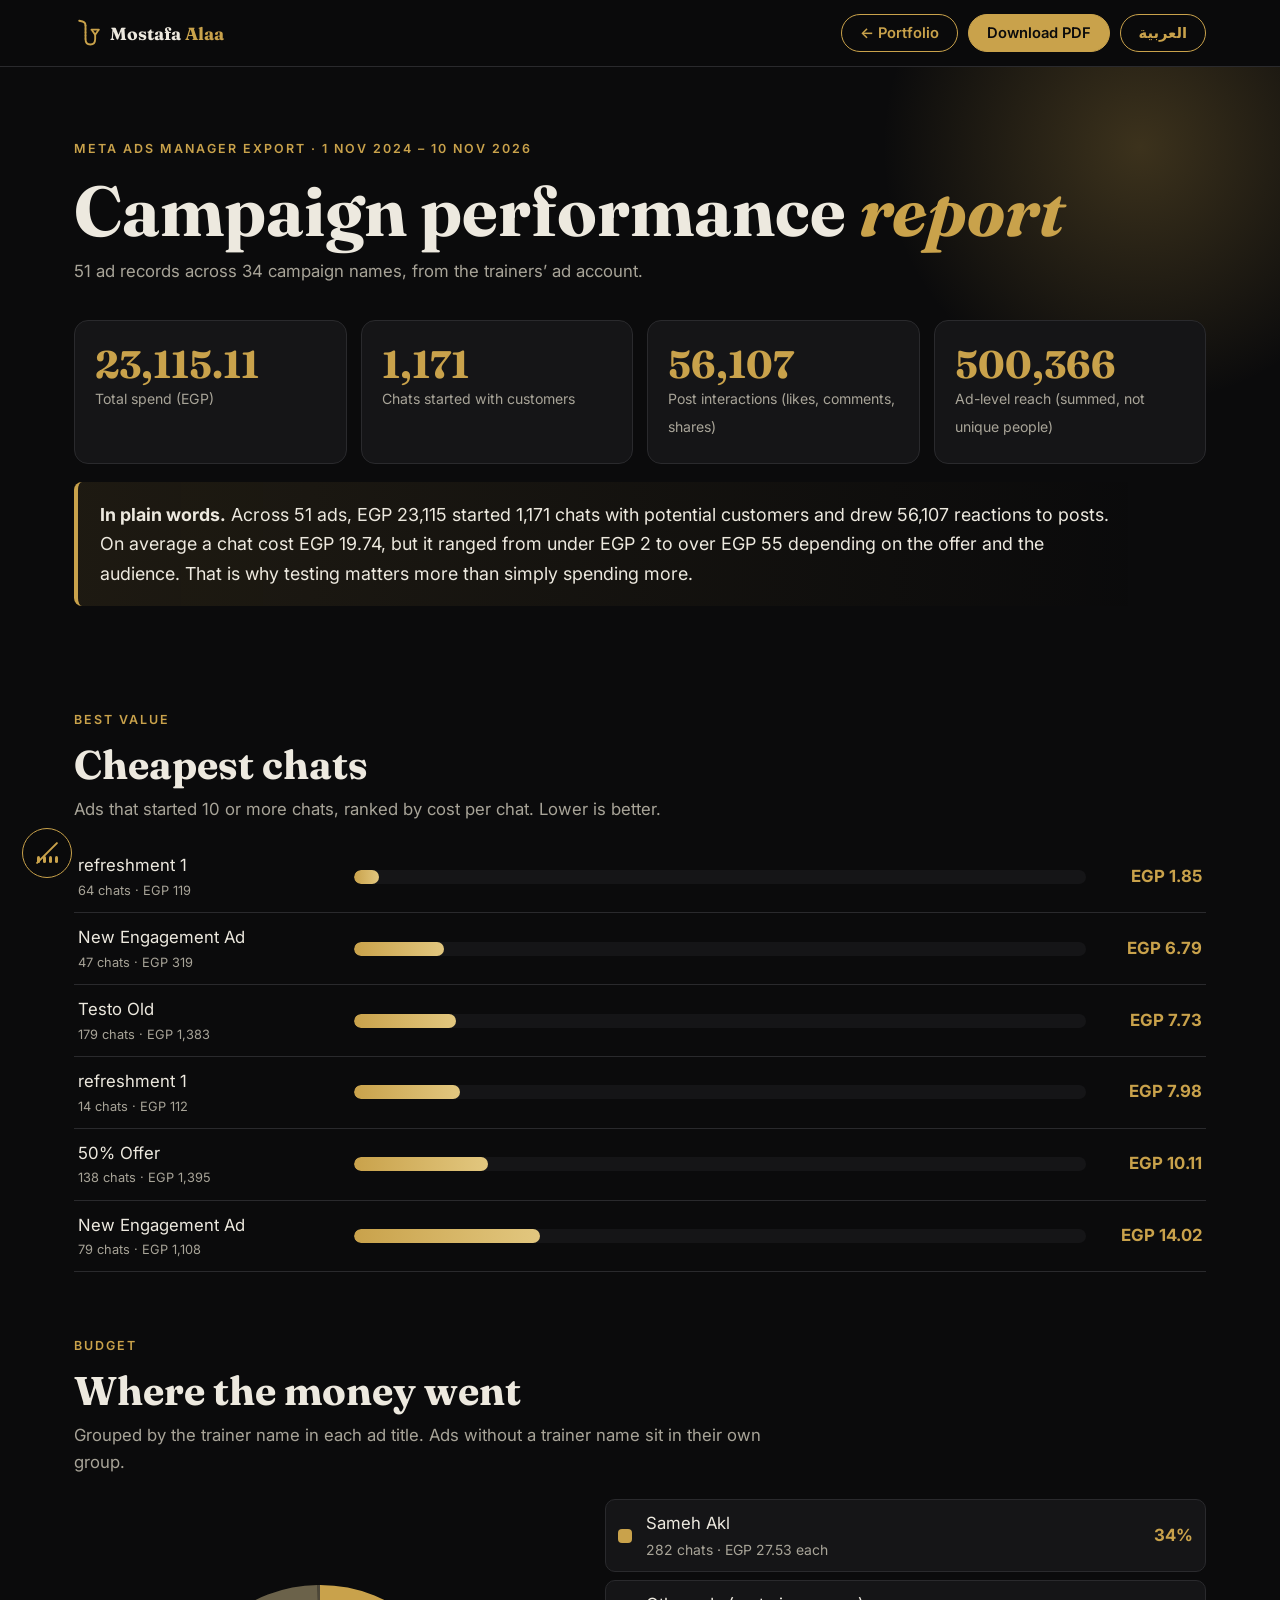
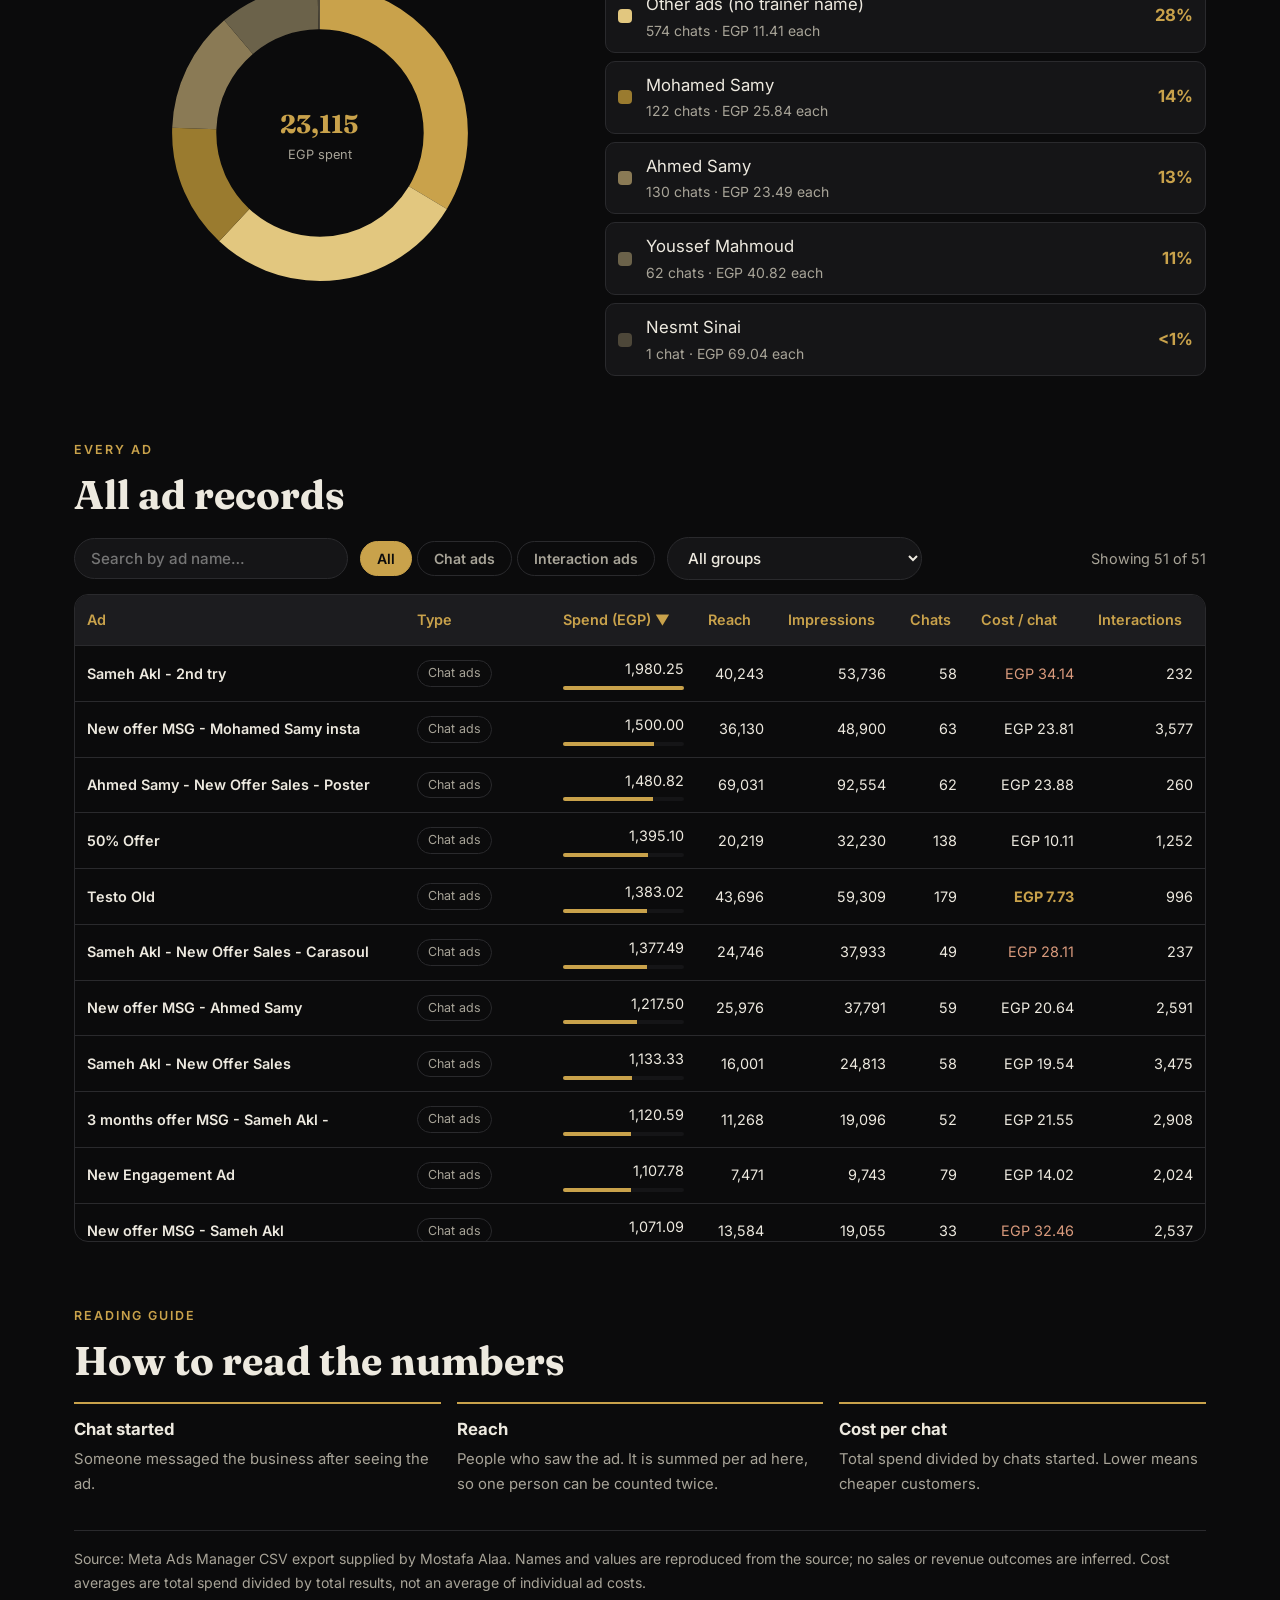
==== commit 8599c8c5: "Add files via upload" ====
--- a/campaign_report.html
+++ b/campaign_report.html
@@ -2,6 +2,10 @@
 <html lang="en">
   <head>
     <meta charset="utf-8" />
+    <meta
+      name="description"
+      content="Campaign performance report: every ad, its cost and its results, from Mostafa Alaa's Meta Ads Manager export."
+    />
     <meta name="viewport" content="width=device-width, initial-scale=1" />
     <title>Campaign Performance Report — Mostafa Alaa</title>
     <link
